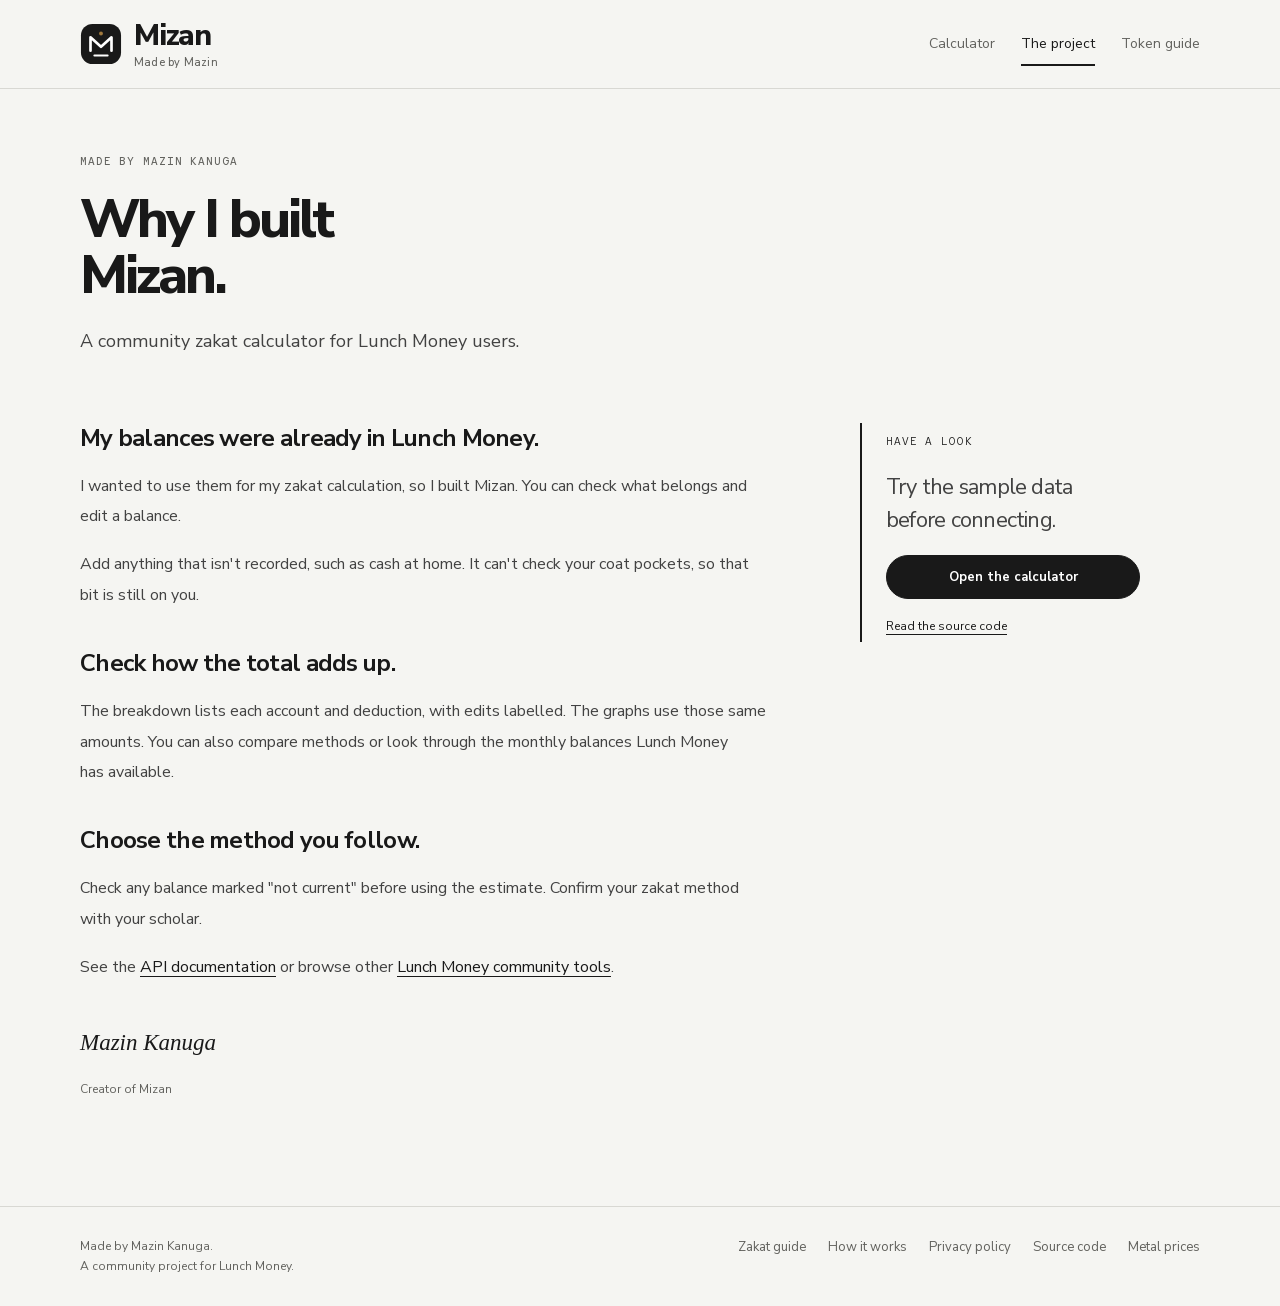
==== about.html @ b8c7dfac "Sign in to YNAB with OAuth, add a privacy policy and tidy the deploy Replace the YNAB token paste wi" ====
<!doctype html>
<html lang="en">
<head>
<meta charset="utf-8">
<meta name="viewport" content="width=device-width, initial-scale=1">
<!-- This guide loads only local styles and fonts. -->
<meta http-equiv="Content-Security-Policy" content="default-src 'none'; style-src 'self' 'unsafe-inline'; font-src 'self'; img-src data:; base-uri 'none'; form-action 'none'">
<meta name="referrer" content="no-referrer">
<meta name="author" content="Mazin Kanuga">
<meta name="description" content="Mizan is a community project by Mazin Kanuga. Use your Lunch Money balances to work out your zakat and check how the total adds up.">
<meta name="color-scheme" content="light dark">
<meta name="theme-color" content="#f5f5f2" media="(prefers-color-scheme: light)">
<meta name="theme-color" content="#17191d" media="(prefers-color-scheme: dark)">
<link rel="icon" href="data:image/svg+xml,%3Csvg%20xmlns%3D%22http%3A%2F%2Fwww.w3.org%2F2000%2Fsvg%22%20viewBox%3D%220%200%2044%2044%22%3E%3Crect%20x%3D%221%22%20y%3D%221%22%20width%3D%2242%22%20height%3D%2242%22%20rx%3D%2212%22%20fill%3D%22%23191919%22%2F%3E%3Cpath%20d%3D%22M11%2029V15L22%2025L33%2015V29M15%2034H29%22%20fill%3D%22none%22%20stroke%3D%22%23fff%22%20stroke-width%3D%222.8%22%20stroke-linecap%3D%22round%22%20stroke-linejoin%3D%22round%22%2F%3E%3Ccircle%20cx%3D%2222%22%20cy%3D%2211%22%20r%3D%222%22%20fill%3D%22%23e9c879%22%2F%3E%3C%2Fsvg%3E">
<title>Why I built Mizan | Zakat from Lunch Money balances</title>
<link rel="stylesheet" href="styles.css">
</head>
<body>
<a class="skip-link" href="#main">Skip to content</a>
<header class="top"><div class="wrap top-inner">
  <a class="brand" href="./" aria-label="Mizan home">
    <svg class="brand-mark" viewBox="0 0 44 44" aria-hidden="true" focusable="false" fill="none"><rect x="1" y="1" width="42" height="42" rx="12" fill="currentColor"/><path d="M11 29V15L22 25L33 15V29" stroke="var(--on-deep)" stroke-width="2.8" stroke-linecap="round" stroke-linejoin="round"/><path d="M15 34H29" stroke="var(--on-deep)" stroke-width="2" stroke-linecap="round"/><circle cx="22" cy="11" r="2" fill="var(--accent)"/></svg>
    <span class="brand-name">Mizan<span class="brand-sub">Made by Mazin</span></span>
  </a>
  <nav class="nav" aria-label="Main"><a href="index.html">Calculator</a><a href="about.html" aria-current="page">The project</a><a href="token-guide.html">Token guide</a></nav>
</div></header><main id="main" class="wrap"><div class="page-head project-head"><p class="eyebrow">Made by Mazin Kanuga</p><h1>Why I built<br>Mizan.</h1><p class="lead">A community zakat calculator for Lunch Money users.</p></div>
<div class="project-layout"><article class="project-story">
<h2>My balances were already in Lunch Money.</h2>
<p>I wanted to use them for my zakat calculation, so I built Mizan. You can check what belongs and edit a balance.</p>
<p>Add anything that isn't recorded, such as cash at home. It can't check your coat pockets, so that bit is still on you.</p>
<h2>Check how the total adds up.</h2>
<p>The breakdown lists each account and deduction, with edits labelled. The graphs use those same amounts. You can also compare methods or look through the monthly balances Lunch Money has available.</p>
<h2>Choose the method you follow.</h2>
<p>Check any balance marked &quot;not current&quot; before using the estimate. Confirm your zakat method with your scholar.</p>
<p>See the <a href="https://lunchmoney.dev/introduction" rel="noreferrer">API documentation</a> or browse other <a href="https://lunchmoney.app/developers" rel="noreferrer">Lunch Money community tools</a>.</p>
<p class="project-signature">Mazin Kanuga<br><span>Creator of Mizan</span></p>
</article><aside class="project-note"><span class="project-note-label">Have a look</span><p>Try the sample data<br>before connecting.</p><a class="button primary" href="./">Open the calculator</a><a class="project-source" href="https://github.com/TechnoDudeX/zakat" rel="noreferrer">Read the source code</a></aside></div></main><footer class="foot"><div class="wrap foot-inner">
  <div><p>Made by Mazin Kanuga.</p><p>A community project for <a href="https://lunchmoney.app" rel="noreferrer">Lunch Money</a>.</p></div>
  <nav aria-label="Footer"><a href="zakat-guide.html">Zakat guide</a><a href="how-it-works.html">How it works</a><a href="privacy.html">Privacy policy</a><a href="https://github.com/TechnoDudeX/zakat" rel="noreferrer">Source code</a><a href="https://gold-api.com" rel="noreferrer">Metal prices</a></nav>
</div></footer>
</body></html>
---- styles.css ----
@font-face {
  font-family:Mizan;
  src:url('fonts/nunito-sans.woff2') format('woff2');
  font-weight:400 800;
  font-display:swap
}

@font-face {
  font-family:'Mizan Mono';
  src:url('fonts/red-hat-mono.woff2') format('woff2');
  font-weight:400 600;
  font-display:swap
}

:root {
  color-scheme:light dark;
  --bg:#f5f5f2;
  --card:#ffffff;
  --panel:#eaeae7;
  --ink:#191919;
  --text:#424242;
  --muted:#62625e;
  --line:#d8d8d3;
  --deep:#191919;
  --hover:#424242;
  --on-deep:#ffffff;
  --accent:#a1793d;
  --warn-bg:#fbf5e7;
  --warn-ink:#795b24;
  --bad:#a33930;
  --good:#3e739c;
  --font:Mizan,'Avenir Next',system-ui,sans-serif;
  --mono:'Mizan Mono',ui-monospace,monospace
}

@media(prefers-color-scheme:dark) {
  :root {
    --bg:#17191d;
    --card:#22252a;
    --panel:#30343a;
    --ink:#f7f7f5;
    --text:#dededb;
    --muted:#bcbcb8;
    --line:#4c4e50;
    --deep:#f4f4f1;
    --hover:#d4d4d0;
    --on-deep:#1a1b1c;
    --accent:#d8c19a;
    --warn-bg:#332e20;
    --warn-ink:#e6d29f;
    --bad:#f3aaa1;
    --good:#87b9de
  }
}

* {
  box-sizing:border-box
}

html {
  scroll-padding-top:28px
}

body {
  margin:0;
  background:var(--bg);
  color:var(--text);
  font:16px/1.65 var(--font)
}

[hidden] {
  display:none!important
}

h1,h2,h3,h4 {
  color:var(--ink);
  line-height:1.25
}

h1 {
  font:800 clamp(40px,5.7vw,72px)/1.04 var(--font);
  letter-spacing:-.055em;
  margin:0 0 24px
}

h2 {
  font-size:23px;
  letter-spacing:-.02em;
  margin:0 0 14px
}

h3 {
  font-size:18px;
  margin:24px 0 10px
}

p {
  margin:0 0 18px
}

a {
  color:var(--deep);
  text-underline-offset:4px;
  text-decoration-thickness:1px
}

a:hover {
  text-decoration-thickness:2px
}

strong,b {
  color:var(--ink);
  font-weight:700
}

button,input,select {
  font:inherit
}

button,a.button {
  cursor:pointer
}

button:disabled {
  opacity:.55;
  cursor:wait
}

button,.button {
  display:inline-flex;
  align-items:center;
  justify-content:center;
  gap:8px;
  min-height:44px;
  padding:10px 20px;
  border:1px solid var(--line);
  border-radius:7px;
  background:var(--card);
  color:var(--ink);
  font-weight:700;
  line-height:1.4;
  text-decoration:none
}

button:hover,.button:hover {
  background:var(--panel)
}

button.primary,.button.primary {
  background:var(--deep);
  color:var(--on-deep);
  border-color:var(--deep)
}

button.primary:hover,.button.primary:hover {
  background:var(--hover)
}

button.link-button {
  padding:4px 0;
  background:none;
  border:0;
  min-height:36px;
  color:var(--deep);
  text-decoration:underline;
  text-underline-offset:4px
}

.small {
  font-size:14px
}

input[type=text],input[type=password],input[type=number],select {
  border:1px solid var(--line);
  background:var(--card);
  color:var(--ink);
  border-radius:6px;
  padding:10px 12px;
  min-height:44px;
  max-width:100%
}

input[type=number] {
  width:144px;
  text-align:right;
  font-family:var(--mono);
  font-size:14px
}

input[type=checkbox],input[type=radio] {
  accent-color:var(--deep);
  width:18px;
  height:18px;
  flex-shrink:0;
  cursor:pointer
}

::placeholder {
  color:var(--muted);
  opacity:1
}

:focus-visible {
  outline:2px solid var(--deep);
  outline-offset:4px
}

input:focus,select:focus {
  outline:2px solid var(--deep);
  outline-offset:2px
}

.sr {
  position:absolute;
  width:1px;
  height:1px;
  overflow:hidden;
  clip:rect(0,0,0,0);
  white-space:nowrap
}

.skip-link {
  position:absolute;
  left:20px;
  top:-100px;
  background:var(--card);
  padding:12px;
  z-index:10
}

.skip-link:focus {
  top:12px
}

.wrap {
  width:min(1120px,100% - 64px);
  margin:auto
}

.narrow {
  max-width:760px
}

.eyebrow {
  font-size:12px;
  font-weight:800;
  letter-spacing:.14em;
  text-transform:uppercase;
  color:var(--deep);
  margin-bottom:20px
}

.lead {
  font-size:19px;
  line-height:1.65;
  max-width:38em;
  color:var(--text)
}

.note,.sub {
  font-size:14px;
  color:var(--muted);
  line-height:1.6
}

.error {
  color:var(--bad);
  font-weight:700
}

.top {
  border-bottom:1px solid var(--line)
}

.top-inner {
  display:flex;
  align-items:center;
  justify-content:space-between;
  gap:24px;
  min-height:92px
}

.brand {
  display:inline-flex;
  align-items:center;
  gap:12px;
  text-decoration:none;
  color:var(--ink)
}

.brand-name {
  font:800 30px/1 var(--font);
  letter-spacing:-1px
}

.brand-sub {
  display:block;
  font-size:11px;
  color:var(--muted);
  margin-top:6px;
  letter-spacing:.02em
}

.brand svg {
  width:31px;
  height:36px;
  flex-shrink:0
}

.nav {
  display:flex;
  gap:28px;
  align-items:center;
  font-size:14px
}

.nav a {
  text-decoration:none;
  color:var(--muted);
  padding:8px 0
}

.nav a[aria-current=page] {
  color:var(--ink);
  box-shadow:0 2px var(--deep)
}

.nav a:hover {
  color:var(--deep)
}

.foot {
  border-top:1px solid var(--line);
  margin-top:80px;
  padding:30px 0
}

.foot-inner {
  display:flex;
  justify-content:space-between;
  gap:30px;
  align-items:start
}

.foot p {
  margin:0;
  font-size:12px;
  color:var(--muted)
}

.foot nav {
  display:flex;
  gap:22px;
  font-size:13px;
  flex-wrap:wrap
}

.foot a {
  color:var(--muted);
  text-decoration:none
}

.foot a:hover {
  text-decoration:underline
}

/* Connect: one task, one clear action. */
.hero {
  display:grid;
  grid-template-columns:minmax(0,1.15fr) minmax(0,1fr);
  gap:100px;
  align-items:center;
  padding:92px 0 72px
}

.hero-head h1 {
  max-width:10em
}

.hero-head .lead {
  max-width:28em
}

.journey {
  display:flex;
  list-style:none;
  padding:0;
  gap:24px;
  font-size:13px;
  color:var(--muted);
  margin:32px 0 0
}

.journey li {
  display:flex;
  align-items:center;
  gap:9px
}

.journey span {
  font:12px var(--mono);
  color:var(--deep);
  border-bottom:1px solid var(--line);
  padding-bottom:2px
}

.connect-card {
  border:1px solid var(--line);
  border-radius:12px;
  background:var(--card);
  padding:34px
}

.connect-card h2 {
  font-size:23px;
  margin-bottom:8px
}

.connect-card>p {
  font-size:14px
}

.connect-card label {
  display:block;
  font-size:14px;
  font-weight:700;
  color:var(--ink);
  margin:26px 0 8px
}

#token {
  width:100%
}

.connect-card .primary {
  width:100%;
  margin-top:12px
}

.connect-help {
  font-size:13px!important;
  margin:12px 0 24px
}

.connect-help a {
  font-weight:700
}

.sample-action {
  margin-top:24px;
  border-top:1px solid var(--line);
  padding-top:20px;
  text-align:center
}

.sample-action p {
  font-size:13px;
  color:var(--muted);
  margin:0
}

.sample-action button {
  padding:6px 0;
  border:0;
  background:none;
  color:var(--deep);
  font-size:14px
}

.token-notice {
  font-size:12px!important;
  color:var(--muted);
  margin:20px 0 0
}

#status {
  font-size:14px;
  margin:12px 0 0
}

#status:empty {
  display:none
}

.quiet-intro {
  display:flex;
  justify-content:space-between;
  gap:32px;
  align-items:center;
  border-top:1px solid var(--line);
  padding:30px 0 0
}

.quiet-intro p {
  margin:0;
  font-size:14px;
  max-width:42em
}

.quiet-intro a {
  flex-shrink:0;
  font-size:14px
}

/* Connected calculator: review first, estimate second. */
.app {
  padding-top:28px
}

.connected {
  display:flex;
  align-items:center;
  gap:20px;
  justify-content:space-between;
  padding-bottom:20px;
  font-size:13px;
  color:var(--muted)
}

#restart {
  font-size:13px;
  padding:6px 12px;
  min-height:34px
}

.progress {
  display:flex;
  align-items:center;
  gap:12px;
  margin:0 0 44px;
  border-bottom:1px solid var(--line);
  padding-bottom:16px;
  font-size:13px
}

.progress span,.progress button {
  font-size:13px;
  padding:6px 12px;
  min-height:34px;
  border:0;
  background:none;
  color:var(--muted)
}

.progress span:first-child {
  padding-left:0
}

.progress button[aria-current=step] {
  color:var(--ink);
  background:var(--panel)
}

.progress .divider {
  padding:0;
  color:var(--line)
}

.view-head {
  margin-bottom:34px;
  max-width:700px
}

.view-head h1 {
  font-size:42px;
  margin-bottom:12px
}

.view-head p {
  margin:0
}

.review-layout {
  display:grid;
  grid-template-columns:minmax(0,1fr) 250px;
  gap:64px;
  align-items:start
}

.review-main {
  min-width:0
}

.review-aside {
  position:sticky;
  top:28px;
  padding-top:8px
}

.review-aside h2 {
  font-size:15px
}

.review-aside ol {
  padding-left:18px;
  font-size:14px;
  color:var(--muted)
}

.review-aside li {
  margin-bottom:12px
}

.review-aside .primary {
  width:100%;
  margin-top:12px
}

.section {
  padding:0 0 28px
}

.section h2 {
  font-size:20px
}

.warn {
  padding:14px 18px;
  background:var(--warn-bg);
  color:var(--warn-ink);
  border-left:3px solid var(--accent);
  font-size:14px;
  margin-bottom:22px;
  border-radius:0 6px 6px 0
}

.warn a {
  color:inherit
}

.review-warnings .warn {
  margin:0 0 16px
}

.disclosure {
  border-top:1px solid var(--line);
  padding:20px 0
}

.disclosure:last-child {
  border-bottom:1px solid var(--line)
}

summary {
  cursor:pointer;
  color:var(--ink);
  list-style:none;
  display:flex;
  align-items:center;
  justify-content:space-between;
  gap:20px;
  font-size:16px;
  font-weight:700
}

summary::-webkit-details-marker {
  display:none
}

summary::after {
  content:'+';
  font:400 23px/1 var(--font);
  color:var(--muted);
  flex-shrink:0
}

details[open]>summary::after {
  content:'−'
}

summary .note {
  display:block;
  font-size:13px;
  font-weight:400;
  margin-top:3px
}

details[open]>summary {
  margin-bottom:22px
}

.fields {
  display:grid;
  gap:16px
}

.field {
  display:flex;
  gap:24px;
  align-items:center;
  justify-content:space-between
}

.field label {
  font-size:14px;
  color:var(--text);
  min-width:0
}

.field input,.field select {
  flex-shrink:0
}

.two-columns {
  display:grid;
  grid-template-columns:1fr 1fr;
  gap:28px
}

.fields .note {
  margin:0
}

.inline-note {
  font-size:13px;
  color:var(--muted);
  margin:20px 0 0
}

.view-actions {
  display:flex;
  justify-content:space-between;
  gap:20px;
  margin-top:32px
}

.view-actions .primary {
  min-width:180px
}

.mobile-next {
  display:none
}

.estimate-layout {
  display:grid;
  grid-template-columns:minmax(0,1fr) 350px;
  gap:64px;
  align-items:start
}

.estimate-main {
  min-width:0
}

.result {
  background:var(--panel);
  padding:30px;
  border-radius:12px;
  position:sticky;
  top:28px
}

.due-label {
  font-size:13px;
  font-weight:700;
  margin:0 0 14px
}

.due {
  font:600 clamp(34px,3.8vw,48px)/1.1 var(--mono);
  color:var(--ink);
  letter-spacing:-.03em;
  overflow-wrap:anywhere;
  margin-bottom:16px
}

.due.incomplete {
  font-size:34px
}

.due-hint {
  font-size:12px;
  color:var(--muted);
  margin:0 0 24px
}

.lines {
  font-size:13px
}

.lines p {
  margin:0 0 14px
}

.lines p:nth-child(3) {
  padding-top:14px;
  border-top:1px solid var(--line)
}

.lines p:last-child {
  margin:0
}

.estimate-choice {
  margin-bottom:0;
  padding-bottom:28px
}

fieldset {
  margin:0;
  padding:0;
  border:0;
  min-width:0
}

legend {
  font-size:16px;
  font-weight:700;
  color:var(--ink);
  padding:0;
  margin-bottom:8px
}

.choice-options {
  display:flex;
  gap:12px;
  margin-top:18px
}

.opt {
  display:flex;
  align-items:center;
  gap:9px;
  padding:10px 18px;
  border:1px solid var(--line);
  border-radius:7px;
  cursor:pointer;
  font-size:14px;
  background:var(--card)
}

.opt:has(input:checked) {
  border-color:var(--deep);
  background:var(--panel)
}

.stacked-options {
  display:grid;
  gap:9px;
  margin:18px 0
}

.stacked-options .opt {
  padding:8px 14px
}

.mortgage-fields {
  margin-top:24px
}

.price-info {
  margin:20px 0 0
}

.scroll {
  overflow-x:auto;
  max-width:100%;
  margin:16px 0
}

.scroll:focus-visible {
  outline-offset:2px
}

table {
  border-collapse:collapse;
  width:100%;
  font-size:14px;
  font-variant-numeric:tabular-nums
}

th,td {
  text-align:left;
  padding:14px 8px;
  border-bottom:1px solid var(--line);
  vertical-align:top
}

th {
  font-size:11px;
  font-weight:700;
  color:var(--muted);
  text-transform:uppercase;
  letter-spacing:.06em;
  white-space:nowrap
}

th:first-child,td:first-child {
  padding-left:0
}

th:last-child,td:last-child {
  padding-right:0
}

tbody tr:last-child td {
  border-bottom:0
}

td.num,th.num,td.n {
  text-align:right
}

td.num,td.n {
  font-family:var(--mono);
  font-size:13px;
  white-space:nowrap
}

.list input[type=number] {
  width:124px;
  min-height:38px;
  padding:7px 9px
}

.list td:first-child {
  width:32px
}

.list td:first-child input {
  margin:0
}

.include-target {
  display:flex;
  align-items:center;
  justify-content:center;
  width:44px;
  min-height:44px;
  cursor:pointer
}

.name {
  color:var(--ink);
  font-weight:600
}

td .note {
  font-size:12px;
  line-height:1.5;
  margin-top:4px
}

.badge {
  color:var(--warn-ink);
  font-size:11px;
  background:var(--warn-bg);
  border-radius:3px;
  padding:2px 5px;
  display:inline-block
}

tr.off .name {
  color:var(--muted);
  text-decoration:line-through
}

tr.off input[type=number] {
  opacity:.6
}

tr.selected td {
  background:var(--panel)
}

#methodRows td {
  min-width:95px
}

#methodRows td:nth-child(2) {
  min-width:130px
}

.barcell {
  width:25%;
  vertical-align:middle
}

.bar {
  height:6px;
  min-width:3px;
  border-radius:3px;
  background:var(--good)
}

.bar.below {
  background:var(--accent)
}

.legend {
  display:flex;
  flex-wrap:wrap;
  gap:18px;
  font-size:12px;
  color:var(--muted)
}

.legend span {
  display:flex;
  align-items:center;
  gap:6px
}

.legend i {
  width:16px;
  height:6px;
  border-radius:3px;
  background:var(--good)
}

.legend i.below {
  background:var(--accent)
}

#hawlSummary {
  font-size:14px
}

#metalValue:empty,#mortgageInfo:empty {
  display:none
}

.reset-row {
  padding-top:28px;
  margin-top:30px;
  border-top:1px solid var(--line)
}

/* Guides share a calm reading layout and reveal detail by topic. */
.page-head {
  padding:64px 0 48px;
  max-width:760px
}

.page-head h1 {
  font-size:clamp(36px,4.5vw,54px);
  max-width:13em
}

.page-head .lead {
  font-size:18px
}

.page-head .note {
  margin:24px 0 0
}

.layout {
  display:grid;
  grid-template-columns:200px minmax(0,1fr);
  gap:72px;
  align-items:start
}

.toc {
  position:sticky;
  top:28px;
  font-size:13px
}

.toc p {
  font-size:11px;
  letter-spacing:.12em;
  text-transform:uppercase;
  color:var(--muted);
  font-weight:700;
  margin-bottom:16px
}

.toc ul {
  list-style:none;
  padding:0;
  margin:0
}

.toc li {
  margin-bottom:10px
}

.toc a {
  color:var(--muted);
  text-decoration:none
}

.toc a:hover {
  color:var(--deep)
}

.doc {
  min-width:0
}

.doc h2 {
  font-size:23px
}

.doc h3 {
  font-size:16px
}

.doc p,.doc li {
  font-size:15px;
  line-height:1.8
}

.doc ul,.doc ol {
  padding-left:22px
}

.doc li {
  margin-bottom:8px
}

.quick-start {
  padding:0 0 32px
}

.article-group {
  margin:32px 0 46px
}

.article-group>h2 {
  font-size:13px;
  letter-spacing:.08em;
  text-transform:uppercase;
  color:var(--muted);
  font-weight:700;
  margin-bottom:18px
}

.article-topic {
  padding:22px 0;
  border-top:1px solid var(--line);
  scroll-margin-top:30px
}

.article-topic:last-child {
  border-bottom:1px solid var(--line)
}

.article-topic>summary {
  font-size:18px;
  font-weight:600
}

.article-topic>summary h3 {
  font-size:18px;
  margin:0;
  font-weight:600
}

.topic-content>p:first-child {
  margin-top:0
}

.callout {
  padding:18px 22px;
  background:var(--panel);
  border-radius:6px;
  margin:22px 0
}

.callout p {
  margin:0
}

.checks {
  padding-left:20px
}

.checks li {
  padding:0;
  margin-bottom:12px
}

.formula {
  font:12px/1.9 var(--mono);
  overflow-x:auto;
  white-space:pre;
  background:var(--panel);
  padding:22px;
  border-radius:7px;
  margin:22px 0
}

code {
  font:.88em var(--mono);
  overflow-wrap:anywhere
}

.tag {
  font-size:11px;
  color:var(--muted)
}

.flow {
  display:flex;
  flex-direction:column;
  gap:16px;
  margin:24px 0
}

.stack {
  display:flex;
  gap:16px
}

.node {
  flex:1;
  border:1px solid var(--line);
  padding:18px;
  border-radius:7px;
  min-width:0
}

.node h3 {
  margin:0 0 8px
}

.node .host {
  font:11px var(--mono);
  overflow-wrap:anywhere
}

.node p {
  font-size:13px;
  margin:0
}

.node.center {
  background:var(--panel)
}

.node.no {
  border-style:dashed
}

.arrow {
  display:none
}

.flow-caption {
  color:var(--muted);
  font-size:12px!important
}

.doc table {
  font-size:13px
}

.doc td {
  line-height:1.75
}

.doc .n {
  white-space:nowrap
}

.doc section,.doc details {
  scroll-margin-top:30px
}

.token-layout {
  display:grid;
  grid-template-columns:minmax(0,700px) 260px;
  gap:90px;
  align-items:start
}

.token-steps {
  list-style:none;
  padding:0;
  margin:0;
  counter-reset:token-step
}

.token-steps>li {
  position:relative;
  padding:0 0 38px 58px;
  border-bottom:1px solid var(--line);
  margin-bottom:32px;
  counter-increment:token-step
}

.token-steps>li::before {
  content:counter(token-step);
  position:absolute;
  left:0;
  top:1px;
  border:1px solid var(--line);
  border-radius:50%;
  width:32px;
  height:32px;
  display:grid;
  place-items:center;
  font:13px var(--mono);
  color:var(--deep)
}

.token-steps h2 {
  font-size:21px;
  margin:0 0 12px
}

.token-steps p {
  font-size:15px
}

.token-steps .button {
  font-size:14px
}

.ui-example {
  background:var(--panel);
  padding:16px 20px;
  border-radius:6px;
  margin:18px 0;
  font-size:13px;
  color:var(--ink)
}

.ui-example span {
  color:var(--muted);
  padding:0 10px
}

.token-aside {
  position:sticky;
  top:28px;
  border-left:1px solid var(--line);
  padding-left:24px
}

.token-aside h2 {
  font-size:17px
}

.token-aside p {
  font-size:14px
}

.token-aside .button {
  width:100%;
  font-size:14px
}

.token-trouble {
  margin:36px 0 0
}

.source-note {
  font-size:12px!important;
  color:var(--muted)
}

@media(max-width:1000px) {
  .hero {
    gap:50px;
    padding-top:64px
  }
  .review-layout {
    grid-template-columns:minmax(0,1fr) 220px;
    gap:32px
  }
  .estimate-layout {
    grid-template-columns:minmax(0,1fr) 310px;
    gap:32px
  }
  .layout {
    gap:40px;
    grid-template-columns:170px minmax(0,1fr)
  }
  .token-layout {
    gap:42px;
    grid-template-columns:minmax(0,1fr) 230px
  }
  .two-columns {
    grid-template-columns:1fr;
    gap:20px
  }
}

@media(max-width:760px) {
  .wrap {
    width:calc(100% - 40px)
  }
  .top-inner {
    min-height:80px;
    flex-wrap:wrap;
    gap:14px;
    padding:20px 0
  }
  .nav {
    gap:22px;
    font-size:13px
  }
  .brand-sub {
    display:none
  }
  .brand svg {
    width:26px;
    height:29px
  }
  .brand-name {
    font-size:27px
  }
  .hero {
    grid-template-columns:1fr;
    gap:34px;
    padding:52px 0 40px
  }
  .hero-head h1 {
    max-width:13em;
    font-size:44px;
    margin-bottom:20px
  }
  .hero .lead {
    font-size:17px;
    max-width:34em
  }
  .journey {
    margin-top:24px;
    gap:22px
  }
  .connect-card {
    padding:26px
  }
  .quiet-intro {
    align-items:start;
    flex-direction:column;
    gap:16px;
    padding-top:26px
  }
  .foot {
    margin-top:56px
  }
  .foot-inner {
    flex-direction:column;
    gap:18px
  }
  .foot nav {
    gap:20px
  }
  .review-layout,.estimate-layout,.layout,.token-layout {
    grid-template-columns:1fr;
    gap:32px
  }
  .review-aside,.result,.token-aside,.toc {
    position:static
  }
  .review-aside {
    border-top:1px solid var(--line);
    padding-top:24px
  }
  .review-aside ol {
    display:none
  }
  .review-aside h2 {
    display:none
  }
  .review-aside .primary {
    width:auto;
    margin:0
  }
  .view-head h1 {
    font-size:36px
  }
  .progress {
    margin-bottom:32px;
    gap:5px;
    font-size:12px
  }
  .progress button,.progress span {
    font-size:12px;
    padding:6px 9px
  }
  .connected {
    gap:14px;
    font-size:12px
  }
  .view-head {
    margin-bottom:28px
  }
  .result {
    grid-row:1;
    padding:26px
  }
  .estimate-main {
    grid-row:2
  }
  .due {
    font-size:48px
  }
  .due-hint {
    max-width:36em
  }
  .field {
    gap:16px
  }
  .field label {
    font-size:13px
  }
  .field input,.field select {
    width:124px;
    font-size:13px
  }
  .list td {
    padding:14px 5px
  }
  .list input[type=number] {
    width:102px;
    font-size:12px
  }
  .list .name {
    font-size:13px;
    overflow-wrap:anywhere
  }
  td .note {
    font-size:11px
  }
  .list th {
    font-size:10px
  }
  .list th:first-child {
    font-size:0
  }
  .list th:first-child::after {
    content:'Use';
    font-size:10px
  }
  .scroll {
    margin-top:12px
  }
  .page-head {
    padding:46px 0 30px
  }
  .page-head h1 {
    font-size:40px
  }
  .page-head .lead {
    font-size:17px
  }
  .toc {
    border-bottom:1px solid var(--line);
    padding-bottom:20px
  }
  .toc p {
    margin-bottom:10px
  }
  .toc ul {
    display:flex;
    flex-wrap:wrap;
    gap:8px 20px
  }
  .toc li {
    margin:0
  }
  .token-aside {
    padding:24px 0 0;
    border-left:0;
    border-top:1px solid var(--line)
  }
  .token-aside .button {
    width:auto
  }
  .token-steps>li {
    padding-left:45px
  }
  .stack {
    flex-direction:column
  }
  .doc table {
    min-width:430px
  }
  .doc .scroll {
    border:1px solid var(--line);
    border-radius:6px;
    padding:0 12px
  }
  .formula {
    font-size:11px;
    padding:16px
  }
  .choice-options {
    flex-wrap:wrap
  }
  .opt {
    flex:1;
    justify-content:center
  }
  .stacked-options .opt {
    justify-content:start
  }
  .view-actions {
    margin-top:24px
  }
}

@media(max-width:380px) {
  .wrap {
    width:calc(100% - 32px)
  }
  .nav {
    gap:17px;
    font-size:12px
  }
  .hero-head h1 {
    font-size:38px
  }
  .connect-card {
    padding:22px
  }
  .journey {
    gap:18px;
    font-size:12px
  }
  .progress {
    gap:2px
  }
  .progress span,.progress button {
    padding-left:6px;
    padding-right:6px
  }
  .connected #sub {
    max-width:190px
  }
  .barcell {
    display:none
  }
  .view-head h1 {
    font-size:33px
  }
}

@media(prefers-reduced-motion:reduce) {
  html {
    scroll-behavior:auto
  }
}

.estimate-summary {
  font-size:14px;
  margin:0 0 20px;
  color:var(--ink)
}

.result-breakdown {
  border-top:1px solid var(--line);
  padding-top:18px
}

.result-breakdown>summary {
  font-size:13px;
  font-weight:600
}

.result-breakdown>summary::after {
  font-size:18px
}

/* Mizan: a personal calculation notebook, with the source of every number visible. */
:root {
  --chart-blue:#427ca9;
  --chart-teal:#45877c;
  --chart-debt:#bd634b;
  --chart-fill:rgba(66,124,169,.09);
  --card-shadow:0 8px 32px rgba(37,45,58,.035);
}
@media(prefers-color-scheme:dark) {
  :root {
    --chart-blue:#87b9de;
    --chart-teal:#8ac2b5;
    --chart-debt:#f09c81;
    --chart-fill:rgba(135,185,222,.08);
    --card-shadow:0 8px 32px rgba(0,0,0,.08);
  }
}
.brand { gap:12px; }
.brand .brand-mark { width:42px; height:42px; color:var(--deep); }
.brand-name { letter-spacing:-1.4px; }
.brand-sub { font-family:var(--font); font-size:10px; font-weight:500; letter-spacing:.02em; }
.top-inner { min-height:96px; }
.nav { gap:26px; }
.nav a { transition:color .18s ease,box-shadow .18s ease; }
.eyebrow { color:var(--muted); font:500 11px/1.6 var(--mono); letter-spacing:.08em; }
.hero { gap:78px; padding:74px 0 62px; }
.hero-head h1 { max-width:9em; }
.hero-accent { color:var(--deep); }
.hero-head .lead { font-size:17px; line-height:1.8; max-width:31em; }
.personal-link { margin:22px 0 0; font-size:13px; }
.personal-link a { text-decoration:none; border-bottom:1px solid var(--line); padding-bottom:5px; }
.personal-link span { padding-left:7px; }
.journey { margin-top:30px; gap:22px; font-size:12px; }
.journey span { color:var(--deep); }
.connect-card { border-radius:14px; padding:32px; box-shadow:var(--card-shadow); border-top:3px solid var(--deep); }
.connect-card h2 { font-size:22px; font-weight:800; letter-spacing:-.035em; }
button,.button { transition:background .18s ease,border-color .18s ease,transform .18s ease; }
button.primary:hover,.button.primary:hover { transform:translateY(-2px); }
button.primary:active,.button.primary:active { transform:translateY(0); }
.quiet-intro { align-items:start; }
.quiet-intro p { max-width:45em; font-size:13px; }
.progress { font-family:var(--font); }
.progress button[aria-current=step] { box-shadow:inset 0 -2px var(--deep); border-radius:5px; }
.view-head h1 { font-weight:800; letter-spacing:-.04em; }
.source-summary { color:var(--muted); font:11px/1.6 var(--mono); margin-bottom:18px; }
.source-state { display:inline-block; margin-right:6px; color:var(--chart-blue); font-weight:600; }
.source-state.adjusted { color:var(--deep); }
.source-tag { display:inline-block; font:11px/1.5 var(--font); padding:3px 6px; background:var(--panel); color:var(--muted); border-radius:3px; white-space:nowrap; }
.source-tag.local { color:var(--deep); }
.source-tag.imported { color:var(--chart-blue); }
.result { border:1px solid var(--line); border-top:3px solid var(--deep); background:var(--card); box-shadow:var(--card-shadow); padding:28px; border-radius:12px; }
.due { letter-spacing:-.06em; color:var(--ink); margin:18px 0; }
.result-method { font:11px/1.5 var(--mono); color:var(--deep); margin:0 0 12px; }
.due-hint { margin-bottom:18px; }
.estimate-summary { font-size:13px; }
.estimate-layout { gap:42px; grid-template-columns:minmax(0,1fr) 340px; }
.estimate-layout>.result { grid-column:2; grid-row:1; }
.estimate-main { grid-column:1; grid-row:1; }
.calculation-card { margin-bottom:22px; padding:26px; border:1px solid var(--line); background:var(--card); border-radius:12px; box-shadow:var(--card-shadow); }
.chart-heading { display:flex; align-items:start; justify-content:space-between; gap:20px; margin-bottom:12px; }
.chart-heading .eyebrow { margin-bottom:8px; font-size:10px; }
.chart-heading h2 { font-size:21px; letter-spacing:-.035em; margin:0; }
.chart-unit { font:10px/1.7 var(--mono); color:var(--muted); padding-top:2px; flex-shrink:0; }
.calculation-card>.note { font-size:13px; margin-bottom:6px; }
.waterfall-chart { min-width:0; }
.waterfall-chart svg { width:100%; height:auto; display:block; overflow:visible; }
.chart-grid { stroke:var(--line); stroke-width:1; }
.chart-zero { stroke:var(--muted); stroke-width:1; stroke-dasharray:4 5; opacity:.5; }
.chart-connector { fill:none; stroke:var(--muted); stroke-width:1.4; stroke-dasharray:4 5; opacity:.5; }
.waterfall-bar.accounts { fill:var(--chart-blue); }
.waterfall-bar.additions { fill:var(--chart-teal); }
.waterfall-bar.deductions { fill:var(--chart-debt); }
.waterfall-bar.net { fill:var(--ink); }
.waterfall-bar { transform-box:fill-box; transform-origin:50% 100%; animation:bar-arrive .55s cubic-bezier(.2,.7,.3,1) both; }
.waterfall-bar:nth-of-type(2) { animation-delay:.06s; }
.calculation-steps { display:grid; grid-template-columns:repeat(4,minmax(0,1fr)); gap:12px; margin:0 0 26px; }
.calculation-steps div { min-width:0; border-top:2px solid var(--chart-blue); padding-top:10px; }
.calculation-steps .additions { border-color:var(--chart-teal); }
.calculation-steps .deductions { border-color:var(--chart-debt); }
.calculation-steps .net { border-color:var(--ink); }
.calculation-steps dt { font-size:11px; color:var(--muted); margin-bottom:6px; }
.calculation-steps dd { font:500 12px/1.6 var(--mono); color:var(--ink); margin:0; overflow-wrap:anywhere; }
.ledger-detail { padding-top:18px; border-top:1px solid var(--line); }
.ledger-detail summary { font-size:13px; font-weight:600; }
.ledger-detail summary::after { font-size:18px; }
.ledger-detail table { font-size:12px; }
#calculationItems td:nth-child(2) { font-size:11px; }
.chart-empty { color:var(--muted); font-size:14px; padding:30px 0; }
.method-content { padding:8px 0; }
.method-content .estimate-choice { padding-bottom:20px; }
.method-content .disclosure { border-bottom:0; }
.method-chart { display:grid; gap:10px; margin:12px 0 24px; }
.method-bar { display:block; width:100%; text-align:left; padding:12px 14px; background:var(--card); border:1px solid var(--line); border-radius:7px; }
.method-bar:hover { background:var(--panel); }
.method-bar[aria-pressed=true] { border-color:var(--deep); }
.method-bar-heading { display:flex; justify-content:space-between; align-items:baseline; gap:12px; margin-bottom:9px; font-size:12px; }
.method-bar-value { font:500 12px/1.5 var(--mono); color:var(--ink); }
.method-bar-label { font-weight:600; color:var(--text); }
.method-bar-track { display:block; height:6px; border-radius:3px; background:var(--panel); overflow:hidden; }
.method-bar-fill { display:block; width:var(--bar-size); height:100%; background:var(--chart-blue); border-radius:3px; transform-origin:left; animation:method-arrive .45s ease both; }
.method-bar[aria-pressed=true] .method-bar-fill { background:var(--deep); }
.method-bar-zero { font-size:10px; color:var(--muted); font-weight:400; }
.history-panel { padding:30px; border:1px solid var(--line); border-radius:12px; margin-top:42px; background:var(--card); box-shadow:var(--card-shadow); }
.history-panel>.note { font-size:12px; max-width:70em; }
.history-readout { display:flex; justify-content:space-between; align-items:end; gap:24px; margin:26px 0 12px; min-height:62px; }
.history-date { display:block; font-size:12px; color:var(--muted); margin-bottom:6px; }
.history-readout strong { font:500 26px/1.25 var(--mono); letter-spacing:-.04em; }
.history-state { color:var(--muted); font-size:12px; text-align:right; max-width:280px; }
.history-state.partial { color:var(--warn-ink); }
.history-chart svg { width:100%; height:auto; display:block; overflow:visible; }
.chart-threshold { stroke:var(--deep); stroke-width:1.5; stroke-dasharray:6 6; opacity:.8; }
.chart-trend { fill:none; stroke:var(--chart-blue); stroke-width:3; stroke-linecap:round; stroke-linejoin:round; stroke-dasharray:1; stroke-dashoffset:0; animation:draw-history .9s ease both; }
.chart-area { fill:var(--chart-fill); }
.chart-point { fill:var(--chart-blue); stroke:var(--chart-blue); stroke-width:2; }
.chart-point.partial { fill:var(--card); stroke:var(--muted); stroke-dasharray:2 2; }
.chart-point.selected { fill:var(--deep); stroke:var(--deep); stroke-width:3; }
.chart-point.selected.partial { fill:var(--card); }
.chart-selection { stroke:var(--muted); stroke-width:1; stroke-dasharray:3 6; opacity:.7; }
.history-ticks { display:flex; justify-content:space-between; margin:8px 0 2px; font:10px/1.5 var(--mono); color:var(--muted); }
#historyCursor { width:100%; min-height:44px; accent-color:var(--deep); cursor:ew-resize; margin:0; }
.chart-help { font-size:11px; color:var(--muted); margin:0 0 20px; }
.chart-legend { display:flex; flex-wrap:wrap; gap:10px 24px; margin-bottom:22px; font-size:11px; color:var(--muted); }
.chart-legend span { display:inline-flex; align-items:center; gap:7px; }
.chart-legend i { width:8px; height:8px; display:inline-block; border-radius:50%; background:var(--chart-blue); }
.chart-legend .partial-dot { background:transparent; border:1px dashed var(--muted); }
.chart-legend .threshold-line { width:18px; height:0; border-radius:0; background:transparent; border-top:1px dashed var(--deep); }
.project-head { max-width:800px; }
.project-layout { display:grid; grid-template-columns:minmax(0,690px) 280px; gap:90px; align-items:start; }
.project-story h2 { margin:38px 0 18px; font-size:24px; letter-spacing:-.03em; }
.project-story h2:first-child { margin-top:0; }
.project-story p { font-size:16px; line-height:1.9; }
.project-note { border-left:2px solid var(--deep); padding:4px 0 4px 24px; position:sticky; top:32px; }
.project-note-label { font:11px var(--mono); text-transform:uppercase; color:var(--deep); letter-spacing:.08em; }
.project-note p { font-size:22px; line-height:1.5; margin:18px 0; letter-spacing:-.035em; }
.project-note ol { padding-left:18px; font-size:13px; color:var(--muted); margin-bottom:26px; }
.project-note li { margin-bottom:12px; }
.project-note .primary { font-size:13px; width:100%; }
.project-source { display:inline-block; margin-top:18px; font-size:12px; }
.project-story .project-signature { font-size:23px; font-style:italic; font-family:Georgia,serif; margin-top:38px; color:var(--ink); }
.project-signature span { font:12px var(--font); color:var(--muted); }
.hero-head { animation:page-arrive .6s ease both; }
.connect-card { animation:page-arrive .65s .08s ease both; }
.journey li { animation:page-arrive .5s .18s ease both; }
.journey li:nth-child(2) { animation-delay:.26s; }
.journey li:nth-child(3) { animation-delay:.34s; }
.page-head { animation:page-arrive .55s ease both; }
.flow-view:not([hidden]) .view-head { animation:page-arrive .4s ease both; }
.flow-view:not([hidden]) .result { animation:page-arrive .5s .06s ease both; }
.article-topic[open]>.topic-content { animation:page-arrive .25s ease both; }
@keyframes page-arrive { from { opacity:0; transform:translateY(12px); } to { opacity:1; transform:translateY(0); } }
@keyframes draw-history { from { stroke-dashoffset:1; } to { stroke-dashoffset:0; } }
@keyframes method-arrive { from { opacity:.4; transform:scaleX(0); } to { opacity:1; transform:scaleX(1); } }
@keyframes bar-arrive { from { opacity:.4; transform:scaleY(.06); } to { opacity:1; transform:scaleY(1); } }
@media(max-width:1000px) {
  .hero { gap:42px; }
  .estimate-layout { grid-template-columns:minmax(0,1fr) 300px; gap:26px; }
  .calculation-card { padding:22px; }
  .calculation-steps { gap:8px; }
  .calculation-steps dd { font-size:11px; }
  .project-layout { grid-template-columns:minmax(0,1fr) 240px; gap:42px; }
}
@media(max-width:760px) {
  .brand .brand-mark { width:36px; height:36px; }
  .brand-sub { display:block; font-size:9px; }
  .top-inner { min-height:92px; }
  .hero { padding:44px 0 38px; gap:34px; }
  .hero-head h1 { font-size:44px; letter-spacing:-.055em; }
  .hero-head .lead { font-size:16px; }
  .journey { gap:17px; font-size:11px; }
  .connect-card { padding:25px; }
  .view-head h1 { font-size:35px; }
  .estimate-layout { grid-template-columns:1fr; gap:24px; }
  .estimate-layout>.result { grid-column:1; grid-row:1; }
  .estimate-main { grid-column:1; grid-row:2; }
  .result { padding:25px; }
  .calculation-card { padding:22px 18px; margin-top:8px; }
  .chart-heading h2 { font-size:20px; }
  .chart-heading { gap:12px; }
  .chart-unit { font-size:9px; }
  .calculation-steps { gap:10px; }
  .calculation-steps dt { font-size:10px; }
  .calculation-steps dd { font-size:10px; }
  .history-panel { padding:23px 19px; margin-top:28px; }
  .history-panel .chart-unit { display:none; }
  .history-readout { align-items:start; gap:16px; }
  .history-readout strong { font-size:23px; }
  .history-state { max-width:140px; font-size:11px; padding-top:4px; }
  .history-chart { margin-top:18px; }
  .chart-legend { gap:9px 16px; font-size:10px; }
  .method-bar-heading { font-size:11px; gap:8px; }
  .method-bar-value { font-size:11px; }
  .project-layout { grid-template-columns:1fr; gap:38px; }
  .project-note { position:static; }
  .project-story p { font-size:15px; }
}
@media(max-width:380px) {
  .hero-head h1 { font-size:43px; }
  .nav { gap:19px; }
  .brand-sub { font-size:8px; }
  .calculation-card { padding:20px 14px; }
  .calculation-steps { grid-template-columns:1fr 1fr; gap:14px; }
  .calculation-steps dd { font-size:12px; }
  .history-readout { flex-direction:column; gap:8px; }
  .history-state { text-align:left; max-width:none; }
}
@media(prefers-reduced-motion:reduce) {
  *,*::before,*::after { animation:none!important; transition:none!important; scroll-behavior:auto!important; }
}

/* Keep financial details legible at the sizes people use to review them. */
.brand-sub { font-size:11px; }
.calculation-steps dt, .chart-help, .chart-legend, #calculationItems td:nth-child(2),
.method-bar-zero { font-size:13px; }
.calculation-steps dd, .method-bar-heading, .method-bar-value { font-size:14px; }
.history-ticks { font-size:12px; }
.list th { font-size:12px; }

@media(max-width:760px) {
  .brand-sub { font-size:11px; }
  .list th, .list th:first-child::after { font-size:12px; }
  .list th:first-child { font-size:0; }
  .list input[type=number], .field input, .field select { font-size:16px; }
  .calculation-steps { grid-template-columns:repeat(2,minmax(0,1fr)); gap:16px; }
  .calculation-steps dt, .chart-legend, .chart-help { font-size:13px; }
  .calculation-steps dd, .method-bar-heading, .method-bar-value { font-size:14px; }
  .chart-unit { font-size:12px; }
}

/* The estimate reads in order: result, calculation, then method choices. */
#estimateView .view-head { margin-bottom:24px; }
.estimate-layout { display:block; }
.estimate-layout>.result {
  position:static;
  display:grid;
  grid-template-columns:minmax(0,1fr) minmax(220px,320px);
  gap:32px 56px;
  align-items:end;
  padding:clamp(28px,4vw,48px);
  margin-bottom:48px;
  background:var(--panel);
  border:0;
  border-top:3px solid var(--deep);
  box-shadow:none;
}
.result-primary,.result-context { min-width:0; }
.result .due-label { font-size:15px; margin:0; }
.result .due { font-size:clamp(42px,6vw,72px); line-height:1.1; letter-spacing:-.04em; margin:16px 0; }
.result .due.incomplete { font-size:clamp(32px,4vw,48px); }
.result .estimate-summary { font-size:15px; margin:0; }
.result .result-method { font:700 14px/1.5 var(--font); color:var(--deep); }
.result .due-hint { font-size:14px; line-height:1.6; margin-bottom:18px; }
.result-breakdown summary { font-size:14px; }
.estimate-main { max-width:850px; margin:0 auto; }
.estimate-main .calculation-card {
  padding:0 0 32px;
  margin:0 0 12px;
  border:0;
  border-radius:0;
  background:transparent;
  box-shadow:none;
}
.estimate-main .chart-heading h2 { font-size:clamp(24px,3vw,32px); }
.estimate-main .calculation-card>.note { font-size:15px; }
.estimate-main #methodSettings>summary,
.estimate-main #comparison>summary { font-size:20px; }
.estimate-main #methodSettings { padding:28px 0; }
.estimate-main .method-content { padding-top:8px; }

@media(max-width:760px) {
  .estimate-layout>.result { grid-template-columns:1fr; gap:24px; padding:26px; margin-bottom:36px; }
  .result-context { border-top:1px solid var(--line); padding-top:20px; }
  .estimate-main .calculation-card { padding-bottom:26px; }
  .estimate-main #methodSettings>summary,
  .estimate-main #comparison>summary { font-size:18px; }
}

/* Mizan's ledger: a calm surface for decisions and their evidence. */
:root {
  --chart-blue:#356f62;
  --chart-teal:#6a8d70;
  --chart-debt:#a47538;
  --chart-fill:rgba(53,111,98,.1);
  --card-shadow:0 12px 36px rgba(23,47,41,.05);
}
@media(prefers-color-scheme:dark) {
  :root {
    --chart-blue:#a6d5b9;
    --chart-teal:#bbd6a8;
    --chart-debt:#e3c580;
    --chart-fill:rgba(166,213,185,.1);
  }
}
::selection { background:var(--deep); color:var(--on-deep); }
input,select { caret-color:var(--deep); }
h1,h2,h3 { text-wrap:balance; }
p { text-wrap:pretty; }
.top { background:var(--card); }
.top-inner { min-height:88px; }
.brand .brand-mark { color:var(--deep); }
.brand-name { letter-spacing:-.04em; }
.nav a[aria-current=page] { box-shadow:0 2px var(--deep); }
.hero { grid-template-columns:minmax(0,1.1fr) minmax(310px,.8fr); align-items:start; gap:clamp(40px,7vw,100px); padding:clamp(52px,7vw,96px) 0 64px; }
.hero-head h1 { max-width:13ch; font-family:Georgia,serif; font-weight:400; font-size:clamp(43px,5vw,68px); line-height:1.06; letter-spacing:-.04em; }
.hero-accent { color:var(--deep); }
.hero-head .lead { max-width:34em; font-size:18px; line-height:1.7; }
.sample-ledger { margin-top:38px; border-top:2px solid var(--deep); }
.sample-ledger-head,.sample-ledger-row { display:flex; justify-content:space-between; align-items:baseline; gap:16px; }
.sample-ledger-head { padding:18px 0; }
.sample-ledger-head strong { font-size:16px; }
.sample-ledger-head span { color:var(--muted); font-size:12px; text-align:right; }
.sample-ledger-row { padding:11px 0; border-top:1px solid var(--line); font-size:14px; }
.sample-ledger-row strong { font:500 14px/1.5 var(--mono); white-space:nowrap; }
.sample-ledger-total { color:var(--ink); font-weight:800; border-top:1px solid var(--ink); }
.sample-ledger-total strong { font-size:17px; font-weight:600; }
.sample-ledger .sample-action { display:flex; justify-content:space-between; align-items:center; gap:12px; border-top:1px solid var(--line); margin:0; padding:12px 0 0; text-align:left; }
.sample-ledger .sample-action p { font-size:13px; }
.sample-ledger .sample-action button { flex-shrink:0; min-height:44px; font-size:14px; }
.connect-card { border:1px solid var(--line); border-top:4px solid var(--deep); border-radius:8px; padding:clamp(24px,3vw,36px); background:var(--card); box-shadow:var(--card-shadow); }
.connect-card h2 { font-size:24px; letter-spacing:-.03em; }
.connect-card .community-note { margin:24px 0 0; padding-top:20px; border-top:1px solid var(--line); font-size:13px; color:var(--muted); }
.quiet-intro { padding-top:24px; }
.quiet-intro p { font-size:14px; }
.result,.history-panel,.calculation-card { border-radius:8px; }
.estimate-layout>.result { background:var(--panel); }
.result .due { color:var(--deep); }
.warn { border-left:1px solid var(--accent); }
.hero-head,.connect-card,.journey li,.page-head,.flow-view:not([hidden]) .view-head,.flow-view:not([hidden]) .result,.article-topic[open]>.topic-content { animation:none; }
@media(max-width:760px) {
  .hero { grid-template-columns:1fr; gap:38px; padding:48px 0; }
  .hero-head h1 { font-size:clamp(40px,10vw,56px); }
  .hero-head .lead { font-size:16px; }
  .sample-ledger { margin-top:30px; }
  .sample-ledger .sample-action { align-items:flex-start; flex-direction:column; gap:0; }
  .connect-card { padding:26px; }
}

/* A working calculation leads the experience, with connection available on demand. */
.calculator-page .opening { padding:clamp(48px,6vw,88px) 0 18px; }
.opening-intro { display:grid; grid-template-columns:minmax(0,1.35fr) minmax(220px,.65fr); align-items:end; gap:40px; margin-bottom:44px; }
.opening-intro h1 { max-width:none; margin:0; font:400 clamp(48px,6vw,84px)/1.02 Georgia,serif; letter-spacing:-.04em; }
.opening-intro h1 em { color:var(--deep); font-weight:400; }
.opening-explanation { max-width:330px; padding-bottom:4px; }
.opening-explanation p { color:var(--text); font-size:16px; line-height:1.7; margin-bottom:16px; }
.opening-explanation a { font-size:14px; font-weight:700; }
.workspace { display:grid; grid-template-columns:minmax(0,1fr) minmax(280px,.48fr); background:#ede8d8; color:#193b31; }
.workspace-main { padding:clamp(28px,4vw,52px); min-width:0; }
.workspace-heading { display:flex; justify-content:space-between; align-items:baseline; gap:16px; padding-bottom:24px; border-bottom:1px solid #aab8a6; }
.workspace-heading h2 { margin:0; color:#193b31; font-size:18px; letter-spacing:0; }
.workspace-heading span { color:#4c6659; font-size:12px; text-align:right; }
.workspace-equation { padding:12px 0; }
.equation-line { display:flex; justify-content:space-between; align-items:baseline; gap:12px; padding:15px 0; color:#415d4e; border-bottom:1px solid #c5cec0; }
.equation-line strong { color:#193b31; font:500 clamp(20px,2.4vw,30px)/1.2 var(--mono); letter-spacing:-.04em; white-space:nowrap; }
.equation-line strong span { font-size:.6em; }
.equation-total { border:0; color:#193b31; font-weight:800; padding-top:24px; }
.equation-total small { display:block; font-size:13px; line-height:1.5; color:#4c6659; font-weight:400; margin-top:5px; }
.equation-total strong { font-size:clamp(28px,3.8vw,48px); }
.workspace-note { max-width:46ch; color:#4c6659; font-size:13px; line-height:1.6; margin:8px 0 0; }
.workspace-action { background:#1c4b3d; color:#eaf0e2; padding:clamp(28px,3.5vw,48px); display:flex; flex-direction:column; justify-content:space-between; gap:32px; }
.workspace-mark { width:92px; height:92px; color:#b7d2af; }
.workspace-mark svg { width:100%; height:100%; stroke:currentColor; stroke-width:1.2; }
.workspace-action h2 { color:#fffdf5; font:400 clamp(28px,3vw,38px)/1.1 Georgia,serif; letter-spacing:-.03em; margin:0 0 14px; }
.workspace-action p { color:#d2e3d4; font-size:15px; line-height:1.65; max-width:30ch; margin-bottom:24px; }
.workspace-action button.primary { width:100%; min-height:52px; background:#e9d9ac; border-color:#e9d9ac; color:#193b31; }
.workspace-action button.primary:hover { background:#f6e9c7; border-color:#f6e9c7; }
.workspace-action button:focus-visible { outline-color:#fffdf5; }
.connect-entry { border-top:1px solid var(--line); border-bottom:1px solid var(--line); margin-top:24px; padding:8px 0; }
.connect-entry>summary { min-height:68px; font-size:18px; }
.connect-entry>summary small { display:block; color:var(--muted); font-size:13px; font-weight:400; margin-top:3px; }
.connect-entry[open]>summary { margin-bottom:0; }
.connect-content { display:grid; grid-template-columns:1fr 1fr; gap:clamp(30px,6vw,80px); padding:28px 0 36px; }
.connect-content h2 { font-size:22px; }
.connect-content p { max-width:45ch; color:var(--text); font-size:14px; }
.connect-form label { display:block; color:var(--ink); font-weight:700; font-size:14px; margin-bottom:8px; }
.connect-form #token,.connect-form #connectBtn { width:100%; }
.connect-form #connectBtn { margin-top:12px; }
.connect-form p { margin:12px 0 0; font-size:13px; }
.connect-form #connectStatus.error { color:var(--bad); }
.connect-form #connectStatus:empty { display:none; }
.independent-note { font-size:13px; color:var(--muted); margin:20px 0 0; }
.calculator-page .foot { margin-top:64px; }
@media(max-width:760px) {
  .calculator-page .opening { padding-top:42px; }
  .opening-intro { grid-template-columns:1fr; gap:22px; margin-bottom:30px; }
  .opening-intro h1 { font-size:clamp(45px,11vw,64px); }
  .opening-explanation { max-width:45ch; }
  .workspace { grid-template-columns:1fr; }
  .workspace-main,.workspace-action { padding:26px; }
  .workspace-action { flex-direction:row-reverse; align-items:flex-start; gap:20px; }
  .workspace-action>div:last-child { flex:1; min-width:0; }
  .workspace-mark { width:58px; height:58px; flex:0 0 58px; }
  .workspace-action h2 { font-size:28px; }
  .connect-content { grid-template-columns:1fr; gap:20px; }
}
@media(max-width:380px) {
  .workspace-main,.workspace-action { padding:20px; }
  .workspace-heading { align-items:start; flex-direction:column; gap:4px; }
  .equation-line { font-size:13px; }
  .equation-line strong { font-size:19px; }
  .equation-total strong { font-size:25px; }
}

.calculator-page .app { padding-top:36px; }
.calculator-page .progress { gap:0; border:1px solid var(--line); padding:0; margin-bottom:48px; }
.calculator-page .progress span:first-child,.calculator-page .progress button { padding:14px 18px; min-height:52px; }
.calculator-page .progress button[aria-current=step] { color:var(--on-deep); background:var(--deep); border-radius:0; box-shadow:none; }
.calculator-page .progress .divider { display:none; }
.calculator-page .view-head h1 { font:400 clamp(38px,4vw,54px)/1.1 Georgia,serif; letter-spacing:-.04em; }
.calculator-page .review-layout { grid-template-columns:minmax(220px,.36fr) minmax(0,1fr); gap:clamp(32px,6vw,80px); }
.calculator-page .review-main { grid-column:2; grid-row:1; }
.calculator-page .review-aside { grid-column:1; grid-row:1; position:sticky; padding:28px; background:var(--panel); border:0; }
.calculator-page .review-aside h2 { font-size:19px; }
.calculator-page .review-aside ol { color:var(--text); }
.calculator-page .review-aside .primary { margin-top:16px; }
.calculator-page .list th { color:var(--text); }
.calculator-page .estimate-layout>.result { border:0; border-radius:0; background:#1c4b3d; color:#eaf0e2; }
.calculator-page .result .due-label,.calculator-page .result .due,.calculator-page .result .estimate-summary { color:#fffdf5; }
.calculator-page .result .result-method,.calculator-page .result .due-hint { color:#d2e3d4; }
.calculator-page .result-breakdown { border-color:#739584; }
.calculator-page .result-breakdown summary,.calculator-page .result-breakdown strong { color:#fffdf5; }
.calculator-page .result-breakdown summary::after { color:#d2e3d4; }
.calculator-page .history-panel { border-radius:0; box-shadow:none; }
@media(max-width:760px) {
  .calculator-page .progress { flex-wrap:wrap; }
  .calculator-page .progress span:first-child,.calculator-page .progress button { flex:1 1 auto; padding:10px; }
  .calculator-page .review-layout { display:flex; flex-direction:column; gap:28px; }
  .calculator-page .review-main { width:100%; }
  .calculator-page .review-aside { position:static; width:100%; }
  .calculator-page .review-aside ol { display:block; }
  .calculator-page .result-context { border-color:#739584; }
}

/* A neutral, confident financial interface with Mizan's own content. */
:root {
  --chart-blue:#4e6c89;
  --chart-teal:#6a8379;
  --chart-debt:#a37d58;
  --chart-fill:rgba(78,108,137,.1);
  --card-shadow:0 12px 36px rgba(0,0,0,.06);
}
@media(prefers-color-scheme:dark) {
  :root { --chart-blue:#a9c5df; --chart-teal:#b1c6bd; --chart-debt:#e0bb93; --chart-fill:rgba(169,197,223,.12); }
}
.top { background:var(--bg); }
.brand .brand-mark { color:var(--deep); }
button,.button { border-radius:999px; }
input[type=text],input[type=password],input[type=number],select { border-radius:10px; }
.calculator-page .opening { padding-top:clamp(52px,7vw,100px); }
.opening-intro { display:block; text-align:center; max-width:780px; margin:0 auto clamp(38px,5vw,68px); }
.opening-intro h1 { font:800 clamp(50px,6.8vw,88px)/1.02 var(--font); letter-spacing:-.04em; }
.opening-explanation { max-width:520px; margin:22px auto 0; padding:0; }
.opening-explanation p { font-size:18px; line-height:1.55; }
.workspace { background:#ededeb; color:#191919; border-radius:24px; overflow:hidden; }
.workspace-main { padding:clamp(28px,4vw,52px); }
.workspace-heading { border-color:#c9c9c5; }
.workspace-heading h2 { color:#191919; }
.workspace-heading span,.workspace-note { color:#555652; }
.equation-line { color:#50514e; border-color:#d1d1ce; }
.equation-line strong { color:#191919; font-family:var(--font); font-weight:700; letter-spacing:-.03em; }
.equation-total { color:#191919; }
.equation-total small { color:#555652; }
.workspace-action { background:#1b1d20; color:#f6f6f3; justify-content:flex-end; }
.workspace-action h2 { color:#fff; font:800 clamp(28px,3vw,38px)/1.1 var(--font); letter-spacing:-.03em; }
.workspace-action p { color:#dededb; }
.workspace-action button.primary { background:#fff; border-color:#fff; color:#191919; }
.workspace-action button.primary:hover { background:#dededb; border-color:#dededb; }
.connect-entry { margin-top:28px; }
.calculator-page .view-head h1 { font:800 clamp(38px,4vw,54px)/1.1 var(--font); letter-spacing:-.04em; }
.calculator-page .review-aside { border-radius:20px; }
.calculator-page .estimate-layout>.result { background:#1b1d20; color:#f6f6f3; border-radius:24px; }
.calculator-page .result .due-label,.calculator-page .result .due,.calculator-page .result .estimate-summary,.calculator-page .result-breakdown summary,.calculator-page .result-breakdown strong { color:#fff; }
.calculator-page .result .result-method,.calculator-page .result .due-hint,.calculator-page .result-breakdown summary::after { color:#dededb; }
.calculator-page .result-breakdown,.calculator-page .result-context { border-color:#626366; }
.calculator-page .result :focus-visible { outline-color:#fff; }
.calculator-page .history-panel { border-radius:20px; }
@media(max-width:760px) {
  .opening-intro { text-align:left; }
  .opening-intro h1 { font-size:clamp(45px,11vw,64px); }
  .opening-explanation { margin:18px 0 0; }
  .opening-explanation p { font-size:16px; }
  .workspace { border-radius:18px; }
  .workspace-action { display:block; }
  .workspace-action h2 { font-size:28px; }
}

.equation-line>span { min-width:0; }
.equation-line>span small { display:block; max-width:38ch; color:#555652; font-size:12px; font-weight:400; line-height:1.5; margin-top:5px; }
.price-preview { display:flex; justify-content:space-between; align-items:center; gap:20px; margin-top:28px; padding:20px 0; border-top:1px solid var(--line); border-bottom:1px solid var(--line); }
.price-preview strong,.price-preview span { display:block; }
.price-preview strong { font-size:15px; }
.price-preview span { font-size:13px; color:var(--muted); }
.price-preview p { margin:0; font-size:14px; text-align:right; color:var(--text); }
.price-preview p small { display:block; color:var(--muted); font-size:12px; }
.why-mizan { display:grid; grid-template-columns:minmax(0,1fr) minmax(0,1fr); gap:clamp(36px,7vw,96px); padding:clamp(56px,8vw,100px) 0 48px; border-bottom:1px solid var(--line); }
.why-mizan h2 { font-size:clamp(30px,3.6vw,46px); line-height:1.1; letter-spacing:-.04em; max-width:13ch; }
.why-mizan p { font-size:16px; line-height:1.75; }
.why-mizan a { font-weight:700; }
@media(max-width:760px) {
  .price-preview { align-items:start; flex-direction:column; gap:10px; }
  .price-preview p { text-align:left; }
  .why-mizan { grid-template-columns:1fr; gap:16px; padding:48px 0; }
}

/* ---------------------------------------------------------------------------
   Home page: a marketing page in bands. The hero scrolls normally (nothing sticks).
   --------------------------------------------------------------------------- */
.home { padding-bottom:24px; }
.hero { display:grid; grid-template-columns:minmax(0,.9fr) minmax(0,1.1fr); gap:clamp(36px,5vw,72px); align-items:center; padding:clamp(48px,7vw,96px) 0 clamp(56px,7vw,96px); }
.kicker { display:inline-flex; align-items:center; gap:10px; margin:0 0 22px; padding:6px 14px 6px 10px; border:1px solid var(--line); border-radius:999px; background:var(--card); color:var(--text); font-size:13px; font-weight:700; }
.kicker-dot { width:8px; height:8px; border-radius:50%; background:var(--accent); box-shadow:0 0 0 4px color-mix(in srgb,var(--accent) 22%,transparent); }
.hero-copy h1 { font:800 clamp(50px,6.4vw,84px)/1.02 var(--font); letter-spacing:-.045em; margin:0 0 22px; }
.hero-lead { font-size:clamp(17px,1.6vw,19px); line-height:1.6; max-width:34ch; margin:0 0 30px; }
.hero-actions { display:flex; flex-wrap:wrap; gap:12px; align-items:center; }
.hero-actions .button,.hero-actions button { min-height:52px; padding:12px 26px; font-size:16px; text-decoration:none; }
.hero-status { min-height:0; margin:12px 0 0; font-size:14px; color:var(--muted); }
.hero-status:empty { margin:0; }
.hero-status.error { color:var(--bad); }
.trust-list { display:flex; flex-wrap:wrap; gap:8px 20px; list-style:none; margin:28px 0 0; padding:0; color:var(--muted); font-size:13px; }
.trust-list li { display:flex; align-items:center; gap:7px; }
.trust-list li::before { content:""; width:14px; height:14px; border-radius:50%; background:var(--panel) url("data:image/svg+xml,%3Csvg xmlns='http://www.w3.org/2000/svg' viewBox='0 0 14 14'%3E%3Cpath d='M4 7.2l2 2 4-4.4' fill='none' stroke='%23a1793d' stroke-width='1.8' stroke-linecap='round' stroke-linejoin='round'/%3E%3C/svg%3E") center/14px no-repeat; }
.hero .workspace { grid-template-columns:1fr; box-shadow:0 30px 80px -40px rgba(0,0,0,.35); transform:rotate(.6deg); }

.home-band { padding:clamp(64px,9vw,120px) 0; border-top:1px solid var(--line); }
.band-head { max-width:640px; margin-bottom:clamp(36px,5vw,56px); }
.band-kicker { margin:0 0 12px; color:var(--accent); font-size:13px; font-weight:800; letter-spacing:.08em; text-transform:uppercase; }
.band-head h2 { font:800 clamp(34px,4.4vw,56px)/1.06 var(--font); letter-spacing:-.04em; margin:0 0 18px; }
.band-head p { font-size:17px; line-height:1.7; margin:0; }
.band-foot { max-width:60ch; margin:40px 0 0; font-size:16px; }
.band-actions { margin-top:44px; }
.band-actions .button { min-height:52px; padding:12px 26px; text-decoration:none; }
.band-link { margin:28px 0 0; }
.band-link a { font-weight:800; }

/* Accounts flowing into one total */
.flow-illo { display:grid; grid-template-columns:minmax(0,1fr) 120px minmax(0,.8fr); align-items:center; padding:clamp(24px,4vw,48px); background:var(--panel); border-radius:28px; }
.account-tiles { list-style:none; margin:0; padding:0; display:grid; gap:12px; }
.account-tiles li { display:grid; grid-template-columns:44px minmax(0,1fr) auto; align-items:center; gap:14px; min-height:68px; padding:10px 18px 10px 12px; background:var(--card); border-radius:16px; box-shadow:0 1px 0 var(--line); }
.tile-icon { display:grid; place-items:center; width:44px; height:44px; border-radius:12px; background:var(--bg); color:var(--ink); }
.tile-icon svg { width:24px; height:24px; fill:none; stroke:currentColor; stroke-width:1.7; stroke-linecap:round; stroke-linejoin:round; }
.tile-name { color:var(--ink); font-weight:800; line-height:1.3; }
.tile-name small { display:block; color:var(--muted); font-size:12px; font-weight:400; }
.account-tiles strong { font:600 16px var(--mono); white-space:nowrap; }
.tile-debt .tile-icon { color:var(--accent); }
.tile-debt strong { color:var(--muted); }
.flow-lines { width:100%; height:calc(100% - 40px); }
.flow-lines path { fill:none; stroke:var(--muted); stroke-width:1.5; stroke-dasharray:3 5; vector-effect:non-scaling-stroke; opacity:.7; }
.flow-result { display:flex; flex-direction:column; align-items:flex-start; gap:6px; padding:clamp(24px,3vw,36px); background:#1b1d20; color:#dededb; border-radius:22px; }
.result-mark { width:56px; height:56px; margin-bottom:10px; color:#e9c879; }
.result-mark svg { width:100%; height:100%; fill:none; stroke:currentColor; stroke-width:2; stroke-linecap:round; stroke-linejoin:round; }
.flow-result-label { font-size:13px; }
.flow-result strong { color:#fff; font:800 clamp(34px,3.6vw,46px)/1.05 var(--font); letter-spacing:-.04em; }
.flow-result-zakat { margin-top:10px; padding-top:12px; border-top:1px solid #45474b; font-size:14px; width:100%; }
.flow-result-zakat b { color:#e9c879; font-family:var(--mono); margin-left:4px; }

/* Three steps */
.step-cards { list-style:none; margin:0; padding:0; display:grid; grid-template-columns:repeat(3,minmax(0,1fr)); gap:20px; }
.step-cards li { display:flex; flex-direction:column; padding:20px 20px 28px; background:var(--card); border:1px solid var(--line); border-radius:24px; }
.step-cards h3 { font-size:21px; letter-spacing:-.02em; margin:6px 0 10px; }
.step-cards p { font-size:15px; line-height:1.65; margin:0; }
.step-num { margin-top:26px; color:var(--accent); font:600 13px var(--mono); }
.step-illo { display:flex; flex-direction:column; justify-content:center; gap:10px; height:190px; padding:22px; background:var(--panel); border-radius:16px; color:#191919; }
.mini-label { color:var(--muted); font-size:12px; font-weight:700; }
.mini-field { padding:10px 12px; background:var(--card); border:1px solid var(--line); border-radius:10px; color:var(--ink); font:600 14px var(--mono); letter-spacing:.1em; }
.mini-button { align-self:flex-start; padding:8px 18px; border-radius:999px; background:var(--deep); color:var(--on-deep); font-size:13px; font-weight:800; }
.illo-review { gap:6px; }
.mini-row { display:flex; align-items:center; gap:10px; padding:7px 10px; background:var(--card); border-radius:9px; color:var(--ink); font-size:13px; font-weight:700; }
.mini-row b { margin-left:auto; font:600 12px var(--mono); }
.mini-row.off { color:var(--muted); text-decoration:line-through; text-decoration-color:var(--line); }
.mini-check { width:15px; height:15px; flex:0 0 15px; border:1.5px solid var(--line); border-radius:4px; }
.mini-check.on { background:var(--deep) url("data:image/svg+xml,%3Csvg xmlns='http://www.w3.org/2000/svg' viewBox='0 0 14 14'%3E%3Cpath d='M3.5 7.2l2.3 2.3 4.7-5' fill='none' stroke='%23fff' stroke-width='2' stroke-linecap='round' stroke-linejoin='round'/%3E%3C/svg%3E") center/12px no-repeat; border-color:var(--deep); }
.illo-estimate { background:#1b1d20; }
.illo-estimate .mini-label { color:#bcbcb8; }
.mini-due { color:#fff; font:800 40px/1 var(--font); letter-spacing:-.04em; }
.mini-due small { font-size:.55em; }
.mini-bars { display:flex; align-items:flex-end; gap:8px; height:56px; margin-top:6px; }
.mini-bars i { flex:1; border-radius:4px 4px 0 0; background:#4e6c89; }
.mini-bars i.neg { background:#a37d58; }
.mini-bars i.tot { background:#e9c879; }

/* Why zakat */
.why-band { border-top:0; padding:0; }
.why-inner { padding:clamp(48px,7vw,96px) clamp(24px,6vw,80px); background:#1b1d20; color:#cfcfcb; border-radius:32px; position:relative; overflow:hidden; }
.why-inner::before { content:""; position:absolute; inset:auto -10% -40% auto; width:520px; height:520px; border-radius:50%; background:radial-gradient(circle,rgba(233,200,121,.14),transparent 65%); pointer-events:none; }
.why-inner .band-head h2 { color:#fff; }
.why-inner .band-head p { color:#cfcfcb; }
.why-inner .band-kicker { color:#e9c879; }
.why-inner a { color:#fff; }
.why-inner :focus-visible { outline-color:#fff; }
.ayah { position:relative; margin:0 0 clamp(40px,5vw,64px); padding:clamp(28px,4vw,44px) 0; border-top:1px solid #3a3c40; border-bottom:1px solid #3a3c40; }
.ayah-ar { margin:0 0 18px; color:#e9c879; font:400 clamp(28px,3.6vw,44px)/1.7 "Geeza Pro","Noto Naskh Arabic","Amiri","Traditional Arabic",serif; text-align:right; }
.ayah blockquote { margin:0; }
.ayah blockquote p { margin:0 0 12px; color:#fff; font:700 clamp(22px,2.6vw,32px)/1.3 var(--font); letter-spacing:-.02em; max-width:30ch; }
.ayah figcaption,.proof figcaption { font-size:13px; font-weight:700; }
.proof-grid { display:grid; grid-template-columns:repeat(3,minmax(0,1fr)); gap:16px; position:relative; }
.proof { display:flex; flex-direction:column; margin:0; padding:24px; background:#26292d; border-radius:20px; }
.proof-tag { align-self:flex-start; margin-bottom:16px; padding:4px 10px; border-radius:999px; background:#33363b; color:#e9c879; font-size:12px; font-weight:800; }
.proof blockquote { margin:0 0 16px; flex:1; }
.proof blockquote p { margin:0; color:#ececea; font-size:15px; line-height:1.65; }

/* Basics */
.basics-grid { display:grid; grid-template-columns:repeat(3,minmax(0,1fr)); gap:20px; }
.basic { padding:28px; background:var(--card); border:1px solid var(--line); border-radius:24px; }
.basic-figure { display:block; margin-bottom:22px; color:var(--ink); font:800 clamp(38px,4vw,52px)/1 var(--font); letter-spacing:-.04em; }
.basic h3 { margin:0 0 8px; font-size:17px; }
.basic p { margin:0; font-size:15px; line-height:1.65; }
.basics-band .price-preview { margin-top:28px; }

/* Privacy */
.privacy-card { display:grid; grid-template-columns:auto minmax(0,1fr); gap:clamp(20px,4vw,48px); align-items:start; padding:clamp(28px,5vw,56px); background:var(--panel); border-radius:28px; }
.privacy-mark { display:grid; place-items:center; width:84px; height:84px; border-radius:24px; background:var(--card); color:var(--ink); }
.privacy-mark svg { width:46px; height:46px; fill:none; stroke:currentColor; stroke-width:2; stroke-linecap:round; stroke-linejoin:round; }
.privacy-card h2 { font:800 clamp(28px,3vw,40px)/1.1 var(--font); letter-spacing:-.04em; margin:0 0 14px; }
.privacy-card p { max-width:60ch; font-size:16px; }
.privacy-card a { font-weight:800; }

/* Closing call to action */
.final-cta { padding:clamp(56px,8vw,104px) 0 clamp(40px,5vw,64px); text-align:center; }
.final-cta h2 { font:800 clamp(38px,5vw,64px)/1.05 var(--font); letter-spacing:-.045em; margin:0 0 14px; }
.final-cta>p { font-size:17px; margin:0 0 30px; }
.final-cta .hero-actions { justify-content:center; }
.home .independent-note { text-align:center; }

/* Step 01: the connect screen */
.connect-view { padding-top:28px; padding-bottom:64px; }
.connect-view .connected a { font-size:14px; font-weight:700; }
.calculator-page .connect-view .progress span:not(.divider) { display:flex; align-items:center; padding:14px 18px; min-height:52px; }
.calculator-page .connect-view .progress .step-now { color:var(--on-deep); background:var(--deep); }
.connect-layout { display:grid; grid-template-columns:minmax(0,1fr) 320px; gap:28px; align-items:start; }
.connect-panel { padding:clamp(24px,4vw,44px); background:var(--card); border:1px solid var(--line); border-radius:24px; }
.connect-steps { list-style:none; margin:0; padding:0; display:grid; gap:30px; }
.connect-steps>li { display:grid; grid-template-columns:36px minmax(0,1fr); gap:16px; }
.connect-steps>li>span { display:grid; place-items:center; width:36px; height:36px; border-radius:50%; background:var(--panel); color:var(--ink); font:600 14px var(--mono); }
.connect-steps strong { display:block; font-size:18px; margin:4px 0 6px; }
.connect-steps p { margin:0; font-size:15px; }
.connect-steps .connect-form { display:grid; gap:10px; margin-top:12px; }
.connect-steps .connect-form label { font-size:13px; font-weight:700; color:var(--muted); }
.connect-steps .connect-form button { justify-self:start; width:auto; min-height:50px; padding:12px 26px; }
.connect-steps #connectStatus { margin:0; font-size:14px; }
.connect-steps #connectStatus:empty { display:none; }
.connect-aside { padding:28px; background:var(--panel); border-radius:20px; }
.connect-aside h2 { font-size:18px; }
.connect-aside ul { margin:0 0 16px; padding-left:18px; font-size:14px; }
.connect-aside li { margin-bottom:6px; }
.connect-aside>a { font-size:14px; font-weight:700; }
.aside-sample { margin-top:24px; padding-top:20px; border-top:1px solid var(--line); }
.aside-sample p { margin:0 0 10px; font-size:14px; font-weight:700; color:var(--ink); }
.aside-sample button { width:100%; }

@media(max-width:1000px) {
  .hero { grid-template-columns:1fr; }
  .hero .workspace { transform:none; }
  .flow-illo { grid-template-columns:1fr; gap:0; }
  .flow-lines { display:none; }
  .flow-result { margin-top:16px; }
  .step-cards,.proof-grid,.basics-grid { grid-template-columns:1fr; }
  .step-illo { height:170px; }
  .connect-layout { grid-template-columns:1fr; }
}
@media(max-width:760px) {
  .hero { padding-top:36px; }
  .hero-copy h1 { font-size:clamp(45px,12vw,64px); }
  .hero-actions .button,.hero-actions button { flex:1 1 auto; }
  .account-tiles li { grid-template-columns:38px minmax(0,1fr) auto; gap:10px; padding:10px 14px 10px 10px; }
  .tile-icon { width:38px; height:38px; }
  .why-inner { border-radius:22px; }
  .privacy-card { grid-template-columns:1fr; }
  .privacy-mark { width:64px; height:64px; border-radius:18px; }
  .calculator-page .connect-view .progress span:not(.divider) { flex:1 1 auto; padding:10px; }
}
@media(prefers-reduced-motion:reduce) {
  .hero .workspace { transform:none; }
}
@media(prefers-color-scheme:dark) {
  .why-inner,.flow-result { box-shadow:inset 0 0 0 1px #3a3c40; }
}

/* Connect screen: which service the balances come from */
.service-choice { margin:0 0 30px; padding:0 0 26px; border:0; border-bottom:1px solid var(--line); }
.service-choice legend { padding:0; margin-bottom:12px; color:var(--ink); font-size:15px; font-weight:800; }
.service-options { display:grid; grid-template-columns:repeat(2,minmax(0,1fr)); gap:10px; max-width:420px; }
.service-opt { position:relative; display:flex; }
.service-opt input { position:absolute; opacity:0; pointer-events:none; }
.service-opt span { flex:1; display:flex; align-items:center; justify-content:center; min-height:52px; padding:10px 16px; border:1px solid var(--line); border-radius:14px; background:var(--bg); color:var(--text); font-weight:800; cursor:pointer; transition:border-color .15s,background .15s,color .15s; }
.service-opt span:hover { border-color:var(--muted); }
.service-opt input:checked+span { border-color:var(--deep); background:var(--deep); color:var(--on-deep); }
.service-opt input:focus-visible+span { outline:2px solid var(--deep); outline-offset:3px; }

/* Privacy policy */
.policy { max-width:760px; padding-bottom:64px; }
.policy section { padding:28px 0; border-top:1px solid var(--line); }
.policy h2 { font-size:22px; }
.policy ul { padding-left:20px; margin:0 0 18px; }
.policy li { margin-bottom:10px; }
.policy code { font:13px var(--mono); }
.ynab-connect { display:grid; gap:14px; justify-items:start; }
.ynab-lead { margin:0; font-size:16px; color:var(--text); }
.ynab-connect>button { min-height:52px; padding:12px 28px; }
.ynab-connect .hero-status:empty { display:none; }
.ynab-facts { justify-self:stretch; list-style:none; margin:10px 0 0; padding:18px 0 0; border-top:1px solid var(--line); display:grid; gap:8px; font-size:14px; }
.aside-links { margin:0; font-size:14px; font-weight:700; }
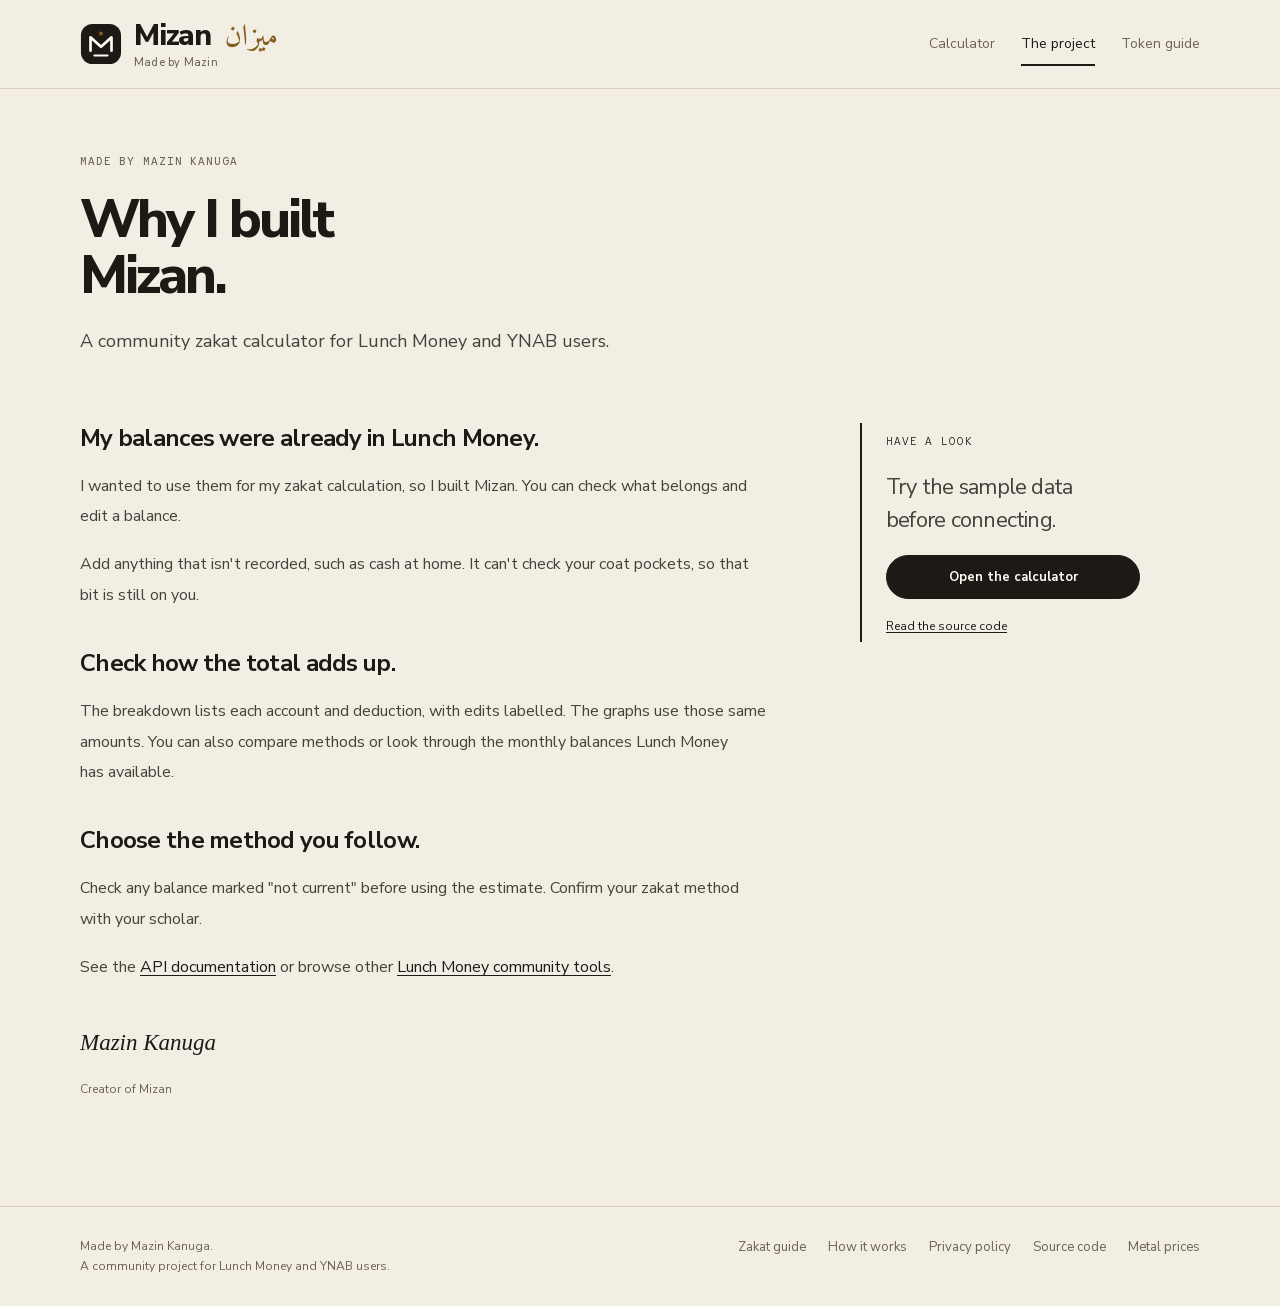
==== commit 0b896e36: "Give Mizan a warm ledger look and finish the estimate properly Replace the neutral greys with a pape" ====
--- a/about.html
+++ b/about.html
@@ -9,8 +9,8 @@
 <meta name="author" content="Mazin Kanuga">
 <meta name="description" content="Mizan is a community project by Mazin Kanuga. Use your Lunch Money balances to work out your zakat and check how the total adds up.">
 <meta name="color-scheme" content="light dark">
-<meta name="theme-color" content="#f5f5f2" media="(prefers-color-scheme: light)">
-<meta name="theme-color" content="#17191d" media="(prefers-color-scheme: dark)">
+<meta name="theme-color" content="#f3eee3" media="(prefers-color-scheme: light)">
+<meta name="theme-color" content="#191714" media="(prefers-color-scheme: dark)">
 <link rel="icon" href="data:image/svg+xml,%3Csvg%20xmlns%3D%22http%3A%2F%2Fwww.w3.org%2F2000%2Fsvg%22%20viewBox%3D%220%200%2044%2044%22%3E%3Crect%20x%3D%221%22%20y%3D%221%22%20width%3D%2242%22%20height%3D%2242%22%20rx%3D%2212%22%20fill%3D%22%23191919%22%2F%3E%3Cpath%20d%3D%22M11%2029V15L22%2025L33%2015V29M15%2034H29%22%20fill%3D%22none%22%20stroke%3D%22%23fff%22%20stroke-width%3D%222.8%22%20stroke-linecap%3D%22round%22%20stroke-linejoin%3D%22round%22%2F%3E%3Ccircle%20cx%3D%2222%22%20cy%3D%2211%22%20r%3D%222%22%20fill%3D%22%23e9c879%22%2F%3E%3C%2Fsvg%3E">
 <title>Why I built Mizan | Zakat from Lunch Money balances</title>
 <link rel="stylesheet" href="styles.css">
@@ -20,10 +20,10 @@
 <header class="top"><div class="wrap top-inner">
   <a class="brand" href="./" aria-label="Mizan home">
     <svg class="brand-mark" viewBox="0 0 44 44" aria-hidden="true" focusable="false" fill="none"><rect x="1" y="1" width="42" height="42" rx="12" fill="currentColor"/><path d="M11 29V15L22 25L33 15V29" stroke="var(--on-deep)" stroke-width="2.8" stroke-linecap="round" stroke-linejoin="round"/><path d="M15 34H29" stroke="var(--on-deep)" stroke-width="2" stroke-linecap="round"/><circle cx="22" cy="11" r="2" fill="var(--accent)"/></svg>
-    <span class="brand-name">Mizan<span class="brand-sub">Made by Mazin</span></span>
+    <span class="brand-name">Mizan <span class="brand-ar" lang="ar">ميزان</span><span class="brand-sub">Made by Mazin</span></span>
   </a>
   <nav class="nav" aria-label="Main"><a href="index.html">Calculator</a><a href="about.html" aria-current="page">The project</a><a href="token-guide.html">Token guide</a></nav>
-</div></header><main id="main" class="wrap"><div class="page-head project-head"><p class="eyebrow">Made by Mazin Kanuga</p><h1>Why I built<br>Mizan.</h1><p class="lead">A community zakat calculator for Lunch Money users.</p></div>
+</div></header><main id="main" class="wrap"><div class="page-head project-head"><p class="eyebrow">Made by Mazin Kanuga</p><h1>Why I built<br>Mizan.</h1><p class="lead">A community zakat calculator for Lunch Money and YNAB users.</p></div>
 <div class="project-layout"><article class="project-story">
 <h2>My balances were already in Lunch Money.</h2>
 <p>I wanted to use them for my zakat calculation, so I built Mizan. You can check what belongs and edit a balance.</p>
@@ -35,7 +35,7 @@
 <p>See the <a href="https://lunchmoney.dev/introduction" rel="noreferrer">API documentation</a> or browse other <a href="https://lunchmoney.app/developers" rel="noreferrer">Lunch Money community tools</a>.</p>
 <p class="project-signature">Mazin Kanuga<br><span>Creator of Mizan</span></p>
 </article><aside class="project-note"><span class="project-note-label">Have a look</span><p>Try the sample data<br>before connecting.</p><a class="button primary" href="./">Open the calculator</a><a class="project-source" href="https://github.com/TechnoDudeX/zakat" rel="noreferrer">Read the source code</a></aside></div></main><footer class="foot"><div class="wrap foot-inner">
-  <div><p>Made by Mazin Kanuga.</p><p>A community project for <a href="https://lunchmoney.app" rel="noreferrer">Lunch Money</a>.</p></div>
+  <div><p>Made by Mazin Kanuga.</p><p>A community project for <a href="https://lunchmoney.app" rel="noreferrer">Lunch Money</a> and <a href="https://www.ynab.com" rel="noreferrer">YNAB</a> users.</p></div>
   <nav aria-label="Footer"><a href="zakat-guide.html">Zakat guide</a><a href="how-it-works.html">How it works</a><a href="privacy.html">Privacy policy</a><a href="https://github.com/TechnoDudeX/zakat" rel="noreferrer">Source code</a><a href="https://gold-api.com" rel="noreferrer">Metal prices</a></nav>
 </div></footer>
 </body></html>
--- a/styles.css
+++ b/styles.css
@@ -2358,3 +2358,121 @@
 .ynab-connect .hero-status:empty { display:none; }
 .ynab-facts { justify-self:stretch; list-style:none; margin:10px 0 0; padding:18px 0 0; border-top:1px solid var(--line); display:grid; gap:8px; font-size:14px; }
 .aside-links { margin:0; font-size:14px; font-weight:700; }
+
+/* ---------------------------------------------------------------------------
+   Warm ledger: a paper ground, gold and silver as the two metals, ruled figures.
+   This block is last, so its tokens replace the neutral greys above.
+   --------------------------------------------------------------------------- */
+@font-face {
+  font-family:'Mizan Arabic';
+  src:url('fonts/arabic.woff2') format('woff2');
+  font-display:swap;
+  unicode-range:U+0600-06FF
+}
+:root {
+  --bg:#f3eee3; --card:#fffcf5; --panel:#e9e2d3; --ink:#1d1a16; --text:#46413a; --muted:#6b6456; --line:#d8cfbc;
+  --deep:#1d1a16; --hover:#46413a; --on-deep:#fffcf5; --accent:#835d1c; --warn-bg:#f8efd8; --warn-ink:#6f5215;
+  --inkwell:#1e1b17; --inkwell-2:#2a2621; --inkwell-line:#4a443b; --on-inkwell:#fbf7ee; --on-inkwell-soft:#d8d1c3;
+  --gold:#e3c178; --silver:#c5ccd3; --gold-fill:#c79a3e; --silver-fill:#aab3bc;
+  --paper:#fbf6e9; --paper-line:#dcd2bc; --paper-ink:#1d1a16; --paper-soft:#5a5448;
+}
+@media(prefers-color-scheme:dark) {
+  :root {
+    --bg:#191714; --card:#24211d; --panel:#312d27; --ink:#f8f4eb; --text:#e1dcd1; --muted:#beb7a9; --line:#4d483f;
+    --deep:#f5f0e6; --hover:#d6d0c3; --on-deep:#1c1a17; --accent:#dcc391; --warn-bg:#352e1e; --warn-ink:#ead7a6;
+    --gold-fill:#e3c178; --silver-fill:#c5ccd3;
+  }
+}
+::selection { background:color-mix(in srgb,var(--gold-fill) 38%,transparent); color:var(--ink); }
+input,textarea { caret-color:var(--accent); }
+a { text-underline-offset:.18em; }
+table,.num,.equation-line strong,.account-tiles strong { font-variant-numeric:tabular-nums; }
+
+/* Wordmark: the name in both scripts */
+.brand-ar { margin-left:.24em; color:var(--accent); font:400 1em/1 'Mizan Arabic',serif; letter-spacing:0; }
+
+/* Hero: the example is a page from a ledger */
+.hero-copy h1 { max-width:11ch; font-size:clamp(44px,5.6vw,76px); text-wrap:balance; }
+.hero-lead { max-width:42ch; }
+.band-head h2,.final-cta h2,.privacy-card h2 { text-wrap:balance; }
+.workspace,.hero .workspace { background:var(--paper); color:var(--paper-ink); border:1px solid var(--paper-line); box-shadow:0 34px 60px -40px rgba(70,50,15,.45); }
+.workspace-heading { border-bottom:2px solid var(--paper-ink); padding-bottom:18px; }
+.workspace-heading h2,.equation-total,.equation-line strong { color:var(--paper-ink); }
+.workspace-heading span,.workspace-note,.equation-total small,.equation-line>span small { color:var(--paper-soft); }
+.equation-line { color:var(--paper-ink); border-color:var(--paper-line); }
+.equation-line:nth-last-child(2) { border-bottom:0; }
+.equation-total { margin-top:4px; padding-top:20px; border-top:3px double var(--paper-ink); }
+
+/* Dark surfaces share one warm charcoal */
+.flow-result,.illo-estimate,.why-inner,.calculator-page .estimate-layout>.result { background:var(--inkwell); }
+.flow-result { color:var(--on-inkwell-soft); border-radius:20px; }
+.flow-illo { border-radius:24px; }
+.result-mark,.why-inner .proof-tag { color:var(--gold); }
+.flow-result strong { color:var(--on-inkwell); }
+.flow-result-zakat { border-color:var(--inkwell-line); }
+.flow-result-zakat b { color:var(--gold); font:800 1em var(--font); font-variant-numeric:tabular-nums; }
+.mini-bars i.tot { background:var(--gold); }
+.why-inner { color:var(--on-inkwell-soft); border-radius:24px; }
+.why-inner::before { background:radial-gradient(circle,color-mix(in srgb,var(--gold) 16%,transparent),transparent 65%); }
+.why-inner .band-head h2,.ayah blockquote p { color:var(--on-inkwell); }
+.why-inner .band-head p { color:var(--on-inkwell-soft); }
+.ayah { border-color:var(--inkwell-line); }
+.ayah-ar { color:var(--gold); font-family:'Mizan Arabic',"Geeza Pro","Noto Naskh Arabic",serif; line-height:1.9; }
+.proof-grid { gap:clamp(20px,3vw,40px); }
+.proof { padding:20px 0 0; background:none; border-top:1px solid var(--inkwell-line); border-radius:0; }
+.proof-tag { margin-bottom:12px; padding:0; background:none; font-size:13px; }
+.proof blockquote p { color:var(--on-inkwell); }
+.calculator-page .result-breakdown,.calculator-page .result-context { border-color:var(--inkwell-line); }
+@media(prefers-color-scheme:dark) {
+  .why-inner,.flow-result,.calculator-page .estimate-layout>.result { box-shadow:inset 0 0 0 1px var(--inkwell-line); }
+}
+
+/* The basics, drawn: one fortieth, the two weights to scale, twelve moons */
+.basics-ledger { display:grid; grid-template-columns:repeat(3,minmax(0,1fr)); border-top:2px solid var(--ink); border-bottom:1px solid var(--line); }
+.basics-ledger .basic { padding:30px clamp(18px,2.6vw,34px) 34px; background:none; border:0; border-left:1px solid var(--line); border-radius:0; }
+.basics-ledger .basic:first-child { padding-left:0; border-left:0; }
+.basic-art { display:block; width:208px; max-width:100%; height:128px; margin-bottom:28px; }
+.basics-ledger h3 { margin:0 0 8px; font-size:20px; letter-spacing:-.02em; }
+.basics-ledger p { margin:0; font-size:15px; line-height:1.65; }
+.basics-ledger .basic-today { margin-top:12px; color:var(--ink); font-weight:700; font-variant-numeric:tabular-nums; }
+.basic-today:empty { display:none; }
+.basic-art .cell { fill:var(--line); }
+.basic-art .cell.on,.basic-art .disc-gold { fill:var(--gold-fill); }
+.basic-art .disc-silver { fill:var(--silver-fill); }
+.basic-art { color:var(--ink); }
+.basic-art text { font:700 12px var(--font); }
+.basic-art .disc-label { fill:var(--ink); }
+.basic-art .disc-on { fill:#1d1a16; }
+
+/* The estimate: one figure, then a proper ending */
+.calculator-page .result .due { font:800 clamp(46px,6.4vw,80px)/1.02 var(--font); letter-spacing:-.04em; font-variant-numeric:tabular-nums; }
+.calculator-page .result .due.incomplete { font-size:clamp(32px,4vw,48px); }
+.method-content .reset-row { margin-top:22px; padding-top:20px; }
+.estimate-close { max-width:850px; margin-top:clamp(40px,6vw,72px); padding-top:clamp(28px,4vw,44px); border-top:3px double var(--ink); }
+.estimate-close h2 { margin:0 0 12px; font:800 clamp(28px,3vw,40px)/1.1 var(--font); letter-spacing:-.04em; }
+.estimate-close>p { max-width:58ch; margin:0; font-size:17px; }
+.close-actions { display:flex; flex-wrap:wrap; align-items:center; gap:12px 16px; margin-top:24px; }
+.close-actions button { min-height:50px; padding:12px 24px; }
+.close-actions a { margin-left:6px; font-weight:800; }
+.estimate-close #copyStatus { min-height:1.6em; margin:12px 0 0; }
+
+@media(max-width:1000px) {
+  .basics-ledger { grid-template-columns:1fr; }
+  .basics-ledger .basic,.basics-ledger .basic:first-child { padding:26px 0 28px; border-left:0; border-top:1px solid var(--line); }
+  .basic-art { width:156px; height:96px; margin-bottom:20px; }
+  .basics-ledger .basic:first-child { border-top:0; }
+}
+@media(max-width:760px) {
+  .hero-copy h1 { max-width:none; font-size:clamp(40px,11vw,56px); }
+  .close-actions button { flex:1 1 auto; }
+  .close-actions a { flex:1 0 100%; margin:4px 0 0; }
+}
+
+/* Print: the estimate and its working, without the controls */
+@media print {
+  :root { --bg:#fff; --card:#fff; --panel:#fff; --ink:#000; --text:#111; --muted:#444; --line:#bbb; }
+  .top,.foot,.skip-link,.progress,.connected,.view-actions,.close-actions,.reset-row,#copyStatus,#historyCursor,.chart-help,.warn { display:none!important; }
+  .calculator-page .estimate-layout>.result { background:#fff; color:#000; box-shadow:none; border:2px solid #000; }
+  .calculator-page .result *,.calculator-page .result .due { color:#000!important; }
+  .estimate-close { break-inside:avoid; }
+}
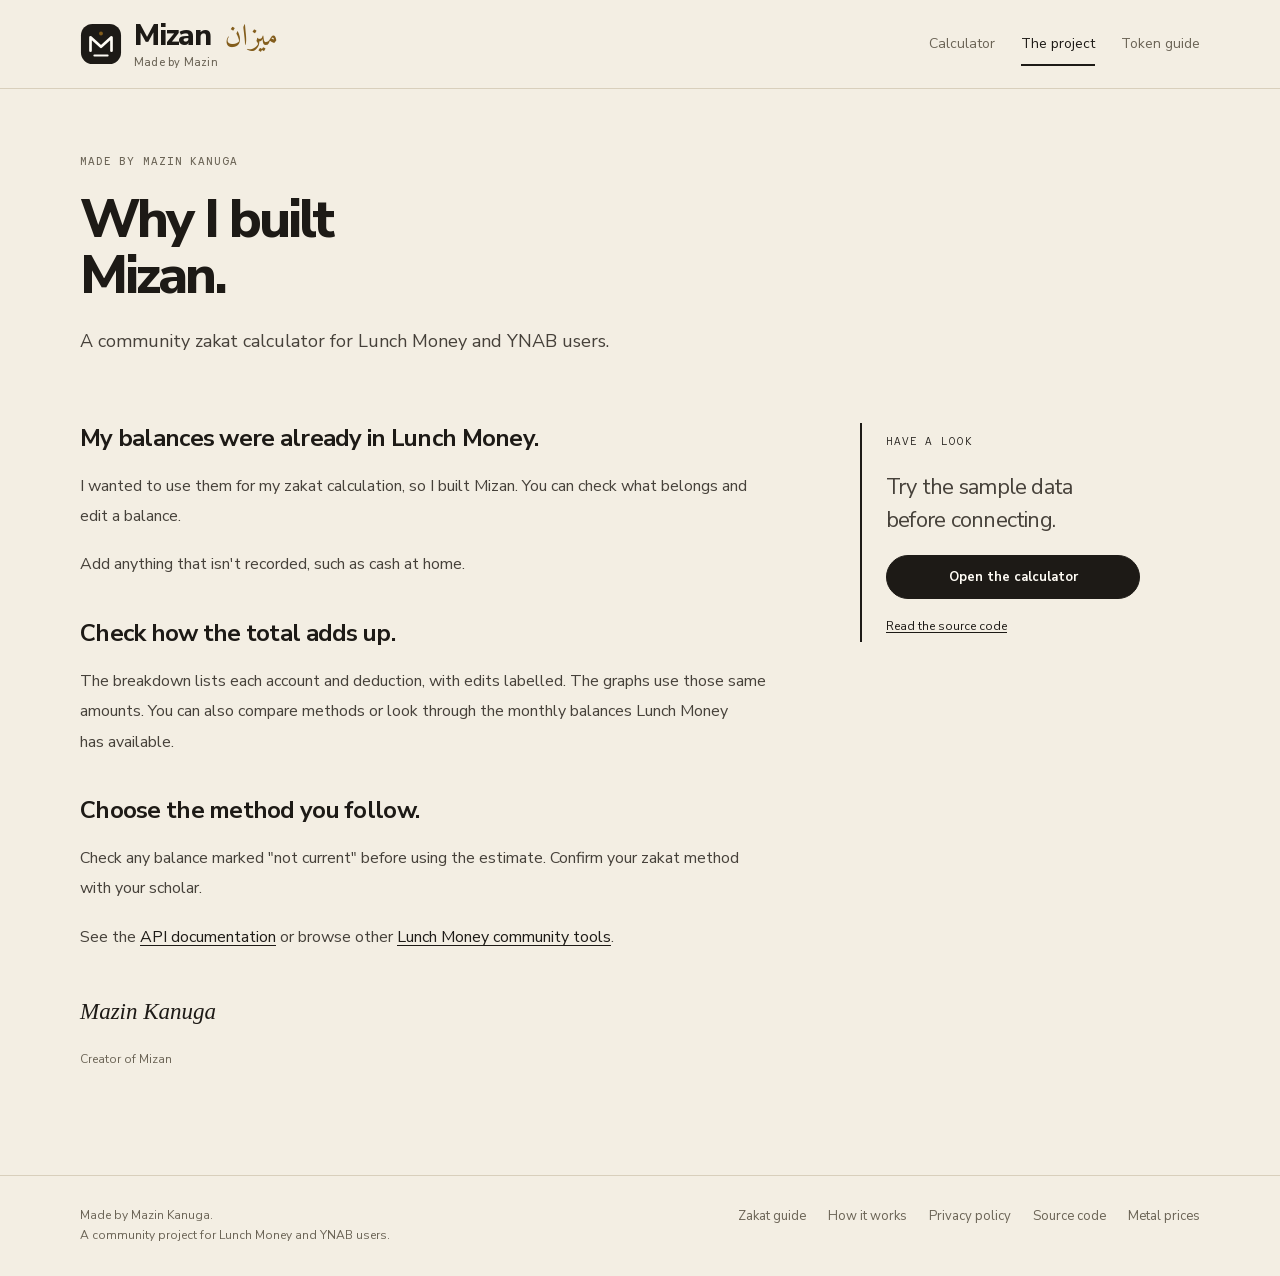
==== commit b29084ab: "Remove the coat pockets line from the home and About pages Co-Authored-By: Claude Fable 5.2 <noreply" ====
--- a/about.html
+++ b/about.html
@@ -27,7 +27,7 @@
 <div class="project-layout"><article class="project-story">
 <h2>My balances were already in Lunch Money.</h2>
 <p>I wanted to use them for my zakat calculation, so I built Mizan. You can check what belongs and edit a balance.</p>
-<p>Add anything that isn't recorded, such as cash at home. It can't check your coat pockets, so that bit is still on you.</p>
+<p>Add anything that isn't recorded, such as cash at home.</p>
 <h2>Check how the total adds up.</h2>
 <p>The breakdown lists each account and deduction, with edits labelled. The graphs use those same amounts. You can also compare methods or look through the monthly balances Lunch Money has available.</p>
 <h2>Choose the method you follow.</h2>
--- a/styles.css
+++ b/styles.css
@@ -2392,7 +2392,7 @@
 .brand-ar { margin-left:.24em; color:var(--accent); font:400 1em/1 'Mizan Arabic',serif; letter-spacing:0; }
 
 /* Hero: the example is a page from a ledger */
-.hero-copy h1 { max-width:11ch; font-size:clamp(44px,5.6vw,76px); text-wrap:balance; }
+.hero-copy h1 { max-width:13ch; font-size:clamp(44px,5.4vw,72px); text-wrap:balance; }
 .hero-lead { max-width:42ch; }
 .band-head h2,.final-cta h2,.privacy-card h2 { text-wrap:balance; }
 .workspace,.hero .workspace { background:var(--paper); color:var(--paper-ink); border:1px solid var(--paper-line); box-shadow:0 34px 60px -40px rgba(70,50,15,.45); }
@@ -2418,6 +2418,9 @@
 .why-inner .band-head p { color:var(--on-inkwell-soft); }
 .ayah { border-color:var(--inkwell-line); }
 .ayah-ar { color:var(--gold); font-family:'Mizan Arabic',"Geeza Pro","Noto Naskh Arabic",serif; line-height:1.9; }
+/* The verse, its translation and its reference sit centred as one block. */
+.ayah,.ayah-ar { text-align:center; }
+.ayah blockquote p { margin-inline:auto; }
 .proof-grid { gap:clamp(20px,3vw,40px); }
 .proof { padding:20px 0 0; background:none; border-top:1px solid var(--inkwell-line); border-radius:0; }
 .proof-tag { margin-bottom:12px; padding:0; background:none; font-size:13px; }
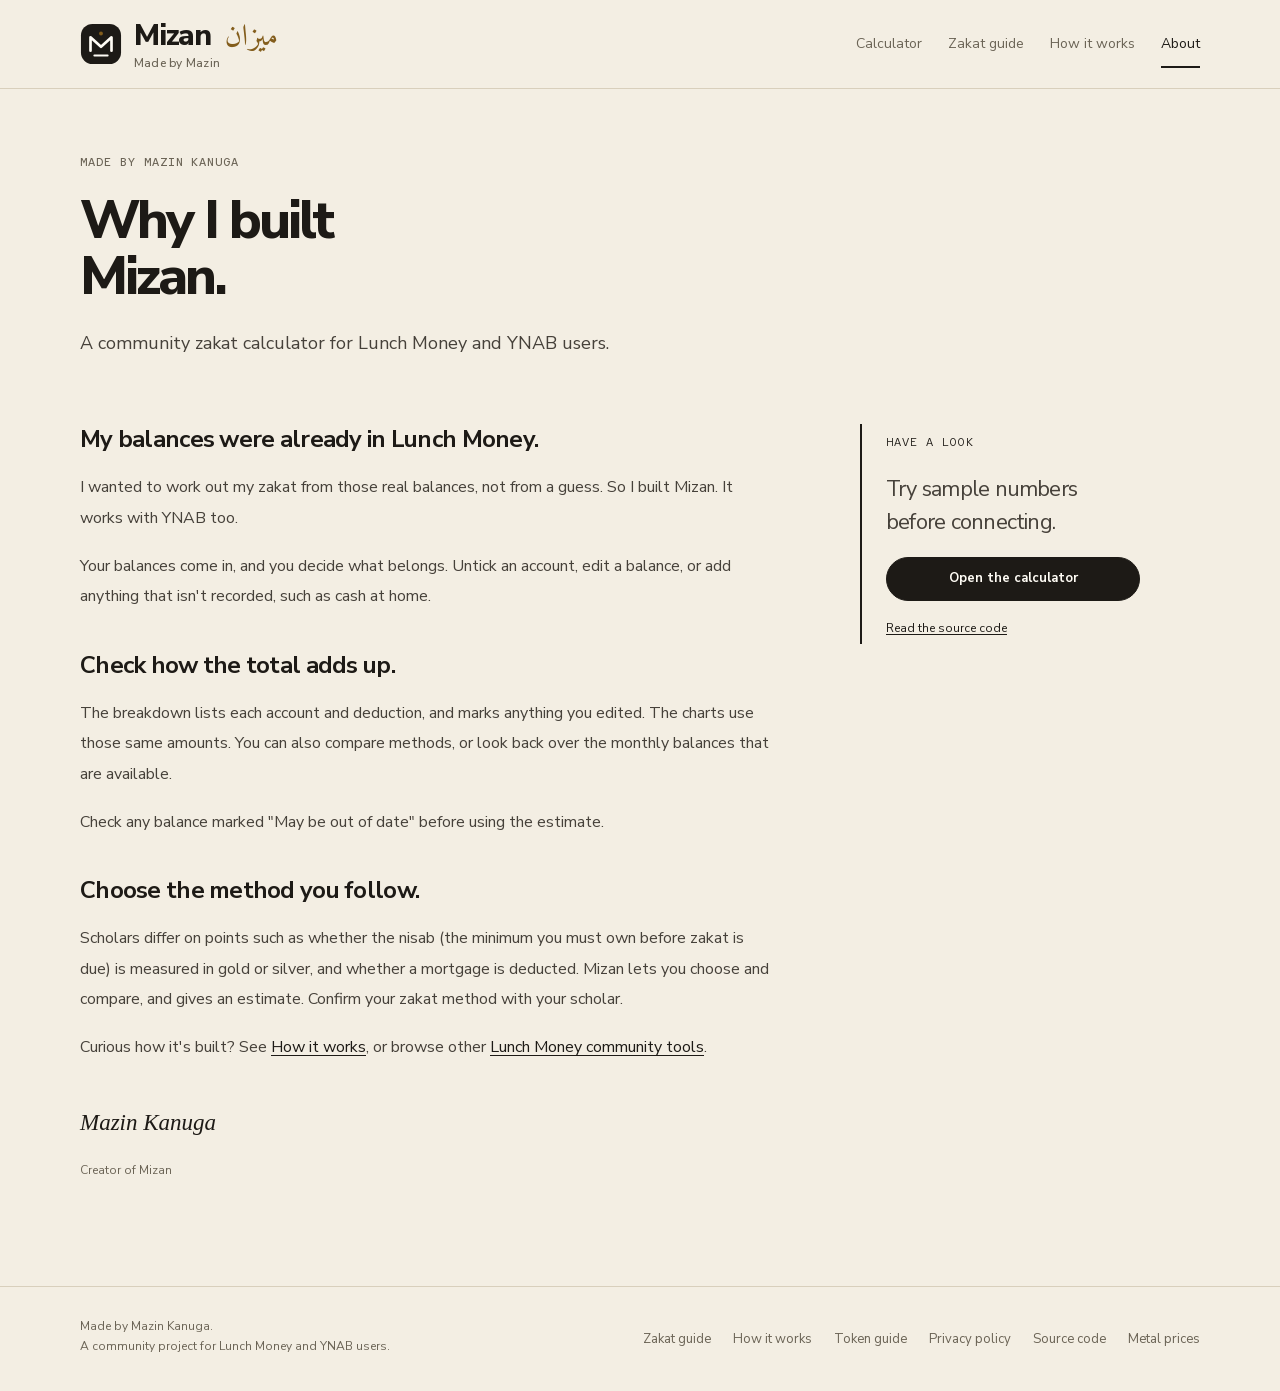
==== commit 89c1a3b9: "Make Mizan friendlier and easier to follow from home page to estimate Apply the findings of a full d" ====
--- a/about.html
+++ b/about.html
@@ -7,12 +7,12 @@
 <meta http-equiv="Content-Security-Policy" content="default-src 'none'; style-src 'self' 'unsafe-inline'; font-src 'self'; img-src data:; base-uri 'none'; form-action 'none'">
 <meta name="referrer" content="no-referrer">
 <meta name="author" content="Mazin Kanuga">
-<meta name="description" content="Mizan is a community project by Mazin Kanuga. Use your Lunch Money balances to work out your zakat and check how the total adds up.">
+<meta name="description" content="Mizan is a community project by Mazin Kanuga. Use your Lunch Money or YNAB balances to work out your zakat and check how the total adds up.">
 <meta name="color-scheme" content="light dark">
 <meta name="theme-color" content="#f3eee3" media="(prefers-color-scheme: light)">
 <meta name="theme-color" content="#191714" media="(prefers-color-scheme: dark)">
 <link rel="icon" href="data:image/svg+xml,%3Csvg%20xmlns%3D%22http%3A%2F%2Fwww.w3.org%2F2000%2Fsvg%22%20viewBox%3D%220%200%2044%2044%22%3E%3Crect%20x%3D%221%22%20y%3D%221%22%20width%3D%2242%22%20height%3D%2242%22%20rx%3D%2212%22%20fill%3D%22%23191919%22%2F%3E%3Cpath%20d%3D%22M11%2029V15L22%2025L33%2015V29M15%2034H29%22%20fill%3D%22none%22%20stroke%3D%22%23fff%22%20stroke-width%3D%222.8%22%20stroke-linecap%3D%22round%22%20stroke-linejoin%3D%22round%22%2F%3E%3Ccircle%20cx%3D%2222%22%20cy%3D%2211%22%20r%3D%222%22%20fill%3D%22%23e9c879%22%2F%3E%3C%2Fsvg%3E">
-<title>Why I built Mizan | Zakat from Lunch Money balances</title>
+<title>Why I built Mizan | Zakat from your Lunch Money or YNAB balances</title>
 <link rel="stylesheet" href="styles.css">
 </head>
 <body>
@@ -22,20 +22,21 @@
     <svg class="brand-mark" viewBox="0 0 44 44" aria-hidden="true" focusable="false" fill="none"><rect x="1" y="1" width="42" height="42" rx="12" fill="currentColor"/><path d="M11 29V15L22 25L33 15V29" stroke="var(--on-deep)" stroke-width="2.8" stroke-linecap="round" stroke-linejoin="round"/><path d="M15 34H29" stroke="var(--on-deep)" stroke-width="2" stroke-linecap="round"/><circle cx="22" cy="11" r="2" fill="var(--accent)"/></svg>
     <span class="brand-name">Mizan <span class="brand-ar" lang="ar">ميزان</span><span class="brand-sub">Made by Mazin</span></span>
   </a>
-  <nav class="nav" aria-label="Main"><a href="index.html">Calculator</a><a href="about.html" aria-current="page">The project</a><a href="token-guide.html">Token guide</a></nav>
+  <nav class="nav" aria-label="Main"><a href="index.html">Calculator</a><a href="zakat-guide.html">Zakat guide</a><a href="how-it-works.html">How it works</a><a href="about.html" aria-current="page">About</a></nav>
 </div></header><main id="main" class="wrap"><div class="page-head project-head"><p class="eyebrow">Made by Mazin Kanuga</p><h1>Why I built<br>Mizan.</h1><p class="lead">A community zakat calculator for Lunch Money and YNAB users.</p></div>
 <div class="project-layout"><article class="project-story">
 <h2>My balances were already in Lunch Money.</h2>
-<p>I wanted to use them for my zakat calculation, so I built Mizan. You can check what belongs and edit a balance.</p>
-<p>Add anything that isn't recorded, such as cash at home.</p>
+<p>I wanted to work out my zakat from those real balances, not from a guess. So I built Mizan. It works with YNAB too.</p>
+<p>Your balances come in, and you decide what belongs. Untick an account, edit a balance, or add anything that isn't recorded, such as cash at home.</p>
 <h2>Check how the total adds up.</h2>
-<p>The breakdown lists each account and deduction, with edits labelled. The graphs use those same amounts. You can also compare methods or look through the monthly balances Lunch Money has available.</p>
+<p>The breakdown lists each account and deduction, and marks anything you edited. The charts use those same amounts. You can also compare methods, or look back over the monthly balances that are available.</p>
+<p>Check any balance marked &quot;May be out of date&quot; before using the estimate.</p>
 <h2>Choose the method you follow.</h2>
-<p>Check any balance marked &quot;not current&quot; before using the estimate. Confirm your zakat method with your scholar.</p>
-<p>See the <a href="https://lunchmoney.dev/introduction" rel="noreferrer">API documentation</a> or browse other <a href="https://lunchmoney.app/developers" rel="noreferrer">Lunch Money community tools</a>.</p>
+<p>Scholars differ on points such as whether the nisab (the minimum you must own before zakat is due) is measured in gold or silver, and whether a mortgage is deducted. Mizan lets you choose and compare, and gives an estimate. Confirm your zakat method with your scholar.</p>
+<p>Curious how it's built? See <a href="how-it-works.html">How it works</a>, or browse other <a href="https://lunchmoney.app/developers" rel="noreferrer">Lunch Money community tools</a>.</p>
 <p class="project-signature">Mazin Kanuga<br><span>Creator of Mizan</span></p>
-</article><aside class="project-note"><span class="project-note-label">Have a look</span><p>Try the sample data<br>before connecting.</p><a class="button primary" href="./">Open the calculator</a><a class="project-source" href="https://github.com/TechnoDudeX/zakat" rel="noreferrer">Read the source code</a></aside></div></main><footer class="foot"><div class="wrap foot-inner">
+</article><aside class="project-note"><span class="project-note-label">Have a look</span><p>Try sample numbers<br>before connecting.</p><a class="button primary" href="./">Open the calculator</a><a class="project-source" href="https://github.com/TechnoDudeX/zakat" rel="noreferrer">Read the source code</a></aside></div></main><footer class="foot"><div class="wrap foot-inner">
   <div><p>Made by Mazin Kanuga.</p><p>A community project for <a href="https://lunchmoney.app" rel="noreferrer">Lunch Money</a> and <a href="https://www.ynab.com" rel="noreferrer">YNAB</a> users.</p></div>
-  <nav aria-label="Footer"><a href="zakat-guide.html">Zakat guide</a><a href="how-it-works.html">How it works</a><a href="privacy.html">Privacy policy</a><a href="https://github.com/TechnoDudeX/zakat" rel="noreferrer">Source code</a><a href="https://gold-api.com" rel="noreferrer">Metal prices</a></nav>
+  <nav aria-label="Footer"><a href="zakat-guide.html">Zakat guide</a><a href="how-it-works.html">How it works</a><a href="token-guide.html">Token guide</a><a href="privacy.html">Privacy policy</a><a href="https://github.com/TechnoDudeX/zakat" rel="noreferrer">Source code</a><a href="https://gold-api.com" rel="noreferrer">Metal prices</a></nav>
 </div></footer>
 </body></html>
--- a/styles.css
+++ b/styles.css
@@ -2479,3 +2479,248 @@
   .calculator-page .result *,.calculator-page .result .due { color:#000!important; }
   .estimate-close { break-inside:avoid; }
 }
+
+/* ==========================================================================
+   Friendlier pass (November 2026). These rules come last so they win.
+   Each scope keeps its rules directly under its own marker line.
+   ========================================================================== */
+/* friendlier:shared */
+/* Header and footer links: taller tap targets, four nav links on one row at phone widths */
+.nav a { display:inline-flex; align-items:center; min-height:44px; padding:0; }
+.foot nav { gap:0 22px; }
+.foot nav a { display:inline-flex; align-items:center; min-height:44px; }
+@media(max-width:380px) {
+  .nav { gap:14px; }
+}
+/* Field edges: a clearer border on inputs, mixed from the existing muted and line tokens */
+:root { --field-line:color-mix(in srgb,var(--muted) 75%,var(--line)); }
+@media(prefers-color-scheme:dark) {
+  :root { --field-line:color-mix(in srgb,var(--muted) 45%,var(--line)); }
+}
+input[type=text],input[type=password],input[type=number],select { border-color:var(--field-line); }
+.service-opt span { border-color:var(--field-line); }
+/* Small print: nothing below 12px */
+.badge,.tag,th,.chart-unit,.eyebrow,.chart-heading .eyebrow,.toc p,.project-note-label,.source-summary { font-size:12px; }
+td .note,.history-state { font-size:13px; }
+.brand-sub,.doc td code,.formula,.formula .c { font-size:12px; }
+.equation-line strong span { font-size:max(12px,.6em); }
+/* Empty status lines stay in the page, taking no room, so their first message is announced */
+.connect-form #connectStatus:empty,.ynab-connect .hero-status:empty,.connect-view .view-head .hero-status:empty { display:block; position:absolute; margin:0; min-height:0; }
+/* The "Optional" tag in the request tables is plain text, not a choice button */
+.tag.opt { display:inline; padding:0; border:0; border-radius:0; background:none; cursor:auto; }
+/* Small links that stand alone on a line: a full tap height */
+.connect-view .connected a { display:inline-flex; align-items:center; min-height:44px; }
+@media(max-width:760px) {
+  .toc ul { gap:0 20px; }
+  .toc a { display:inline-block; padding:11px 0; }
+  .ayah figcaption a,.proof figcaption a { display:inline-block; padding:6px 0; }
+  /* The short "Use" header is for the eye only; the real header is what is read out */
+  .list th:first-child::after { content:'Use' / ''; }
+}
+/* friendlier:home */
+.final-cta p { text-wrap:balance; }
+.trust-list { font-size:14px; }
+.proof-summary { flex:1; margin:0 0 16px; color:var(--on-inkwell); font-size:15px; line-height:1.65; }
+.step-cards p a { font-weight:700; }
+/* One clean gap under the dark card, no rule touching its edge */
+.why-band { padding-bottom:clamp(64px,9vw,120px); }
+.why-band+.home-band { border-top:0; padding-top:0; }
+@media(max-width:1000px) {
+  .ayah { border-bottom:0; margin-bottom:0; padding-bottom:28px; }
+  .basics-ledger { border-bottom:0; }
+  .basics-band .price-preview { margin-top:0; }
+}
+@media(max-width:760px) {
+  .step-illo { display:none; }
+  .step-cards { gap:12px; }
+  .step-cards li { padding:20px 20px 22px; }
+  .step-cards .step-num { margin-top:0; }
+  .band-actions .button { display:flex; width:100%; }
+  .price-preview p { width:100%; }
+}
+/* friendlier:connect */
+/* Sample link under the heading, the "what comes next" lines, the busy line and the token box in error */
+.connect-view .view-head .connect-try { margin-top:8px; }
+.connect-try .link-button { font:inherit; font-weight:700; color:var(--ink); min-height:0; padding:0; }
+.connect-steps .connect-next,.ynab-connect .connect-next { margin:0; font-size:14px; color:var(--muted); }
+.hero-status.is-busy { color:var(--ink); font-weight:700; }
+.hero-status.is-busy::before { content:""; display:inline-block; width:12px; height:12px; margin-right:8px; vertical-align:-1px; border:2px solid var(--line); border-top-color:var(--ink); border-radius:50%; animation:status-spin .8s linear infinite; }
+@keyframes status-spin { to { transform:rotate(360deg); } }
+@media(prefers-reduced-motion:reduce) {
+  .hero-status.is-busy::before { animation:none; }
+}
+#token[aria-invalid=true] { border-color:var(--bad); box-shadow:0 0 0 1px var(--bad); }
+.connect-view a[target=_blank]>[aria-hidden] { font-size:.9em; margin-left:.15em; }
+#connectHead:focus,#connectHead:focus-visible { outline:none; }
+/* Step bar on phones: three equal cells on one row */
+@media(max-width:760px) {
+  .calculator-page .connect-view .progress { display:grid; grid-template-columns:repeat(3,minmax(0,1fr)); }
+  .calculator-page .connect-view .progress span:not(.divider) { justify-content:flex-start; text-align:left; min-height:52px; padding:8px 10px; font-size:12.5px; line-height:1.25; }
+  .calculator-page .connect-view .progress .divider+span { border-left:1px solid var(--line); }
+  .connect-try .link-button { display:inline-block; padding:12px 0; margin:-12px 0; }
+}
+/* friendlier:review */
+/* Step bar on steps 02 and 03: same cells as the Connect screen */
+.calculator-page .progress span:first-child { display:flex; align-items:center; }
+#restart { min-height:44px; white-space:nowrap; flex-shrink:0; }
+/* Account rows: only the lines that differ are shown, at a size that can be read */
+#reviewView td .note { font-size:13px; line-height:1.5; }
+#reviewView .badge { font-size:12px; padding:2px 7px; }
+#reviewView .source-summary { font:13px/1.5 var(--font); margin:-6px 0 16px; }
+#reviewView tr.off .name { text-decoration:none; }
+.row-state { margin-left:6px; color:var(--muted); font-size:12px; white-space:nowrap; }
+.list tr.stale input[type=number] { border-color:var(--warn-ink); }
+#reviewView .link-button[data-reset] { min-height:24px; padding:2px 0; margin-left:2px; font-size:13px; font-weight:700; }
+/* Other assets: two labelled groups */
+#extraAssets .fields { gap:28px; }
+.field-group { display:grid; gap:16px; min-width:0; margin:0; padding:0; border:0; }
+.field-group legend { padding:0; margin-bottom:4px; color:var(--ink); font-size:14px; font-weight:700; }
+.field-group .note { margin-top:-8px; font-size:13px; text-align:right; }
+/* The quick check and the running total. The quick check comes first in the page, so it is read
+   and reached before the rows; on wide screens it sits above the total in the side column. */
+.calculator-page .review-layout { grid-template-rows:auto 1fr; row-gap:16px; }
+.calculator-page .review-main { grid-row:1 / span 2; }
+.calculator-page .review-aside { grid-row:2; align-self:start; }
+.calculator-page .review-guide { grid-column:1; grid-row:1; padding:28px; background:var(--panel); border-radius:20px; }
+.calculator-page .review-guide h2 { font-size:19px; }
+.calculator-page .review-guide ol { padding-left:18px; font-size:14px; color:var(--text); }
+.calculator-page .review-guide li { margin-bottom:12px; }
+.calculator-page .review-guide h2,.calculator-page .review-guide ol { display:block; }
+.review-guide .inline-note { margin-top:8px; }
+.review-guide a[target=_blank]>[aria-hidden] { font-size:.9em; margin-left:.15em; }
+.review-total { display:grid; gap:6px; margin:20px 0 0; padding-top:16px; border-top:1px solid var(--line); }
+.review-total div { display:flex; align-items:baseline; justify-content:space-between; gap:12px; }
+.review-total dt { color:var(--muted); font-size:13px; }
+.review-total dd { margin:0; color:var(--ink); font:14px/1.4 var(--mono); font-variant-numeric:tabular-nums; text-align:right; }
+.calculator-page .review-continue .review-total dd { margin:0; }
+.review-total .sum { margin-top:4px; padding-top:10px; border-top:1px solid var(--line); }
+.review-total .sum dt { color:var(--ink); font-weight:700; }
+.review-total .sum dd { font-size:15px; font-weight:700; }
+.review-continue #reviewMortgageNote { margin-top:8px; }
+.calculator-page .review-continue .primary { width:100%; }
+.calculator-page .review-continue>:first-child { margin-top:0; padding-top:0; border-top:0; }
+/* Narrow side column: each amount sits under its label */
+@media(min-width:761px) and (max-width:1000px) {
+  .calculator-page .review-guide,.calculator-page .review-aside { padding:20px; }
+  .review-total div { display:block; }
+  .review-total dd { text-align:left; }
+  .calculator-page .review-continue .primary { padding-left:12px; padding-right:12px; }
+}
+@media(max-width:760px) {
+  .calculator-page .progress { display:grid; grid-template-columns:repeat(3,minmax(0,1fr)); }
+  .calculator-page .progress span:not(.divider),.calculator-page .progress button { display:flex; align-items:center; justify-content:flex-start; text-align:left; min-height:52px; padding:8px 10px; font-size:12.5px; line-height:1.25; border-radius:0; }
+  .calculator-page .progress .divider+* { border-left:1px solid var(--line); }
+  /* The quick check comes first; the total and the button stay at the bottom edge */
+  html { scroll-padding-bottom:88px; }
+  .calculator-page .review-aside { display:contents; }
+  .calculator-page .review-guide { padding:16px 18px; background:var(--panel); border-radius:16px; }
+  .calculator-page .review-guide h2 { margin:0 0 8px; font-size:16px; }
+  .calculator-page .review-guide li { margin-bottom:4px; }
+  .calculator-page .review-guide ol { margin-bottom:0; }
+  #reviewView td .note .badge { display:table; margin-bottom:2px; }
+  #reviewView .link-button[data-reset] { min-height:44px; padding:0 8px; }
+  .calculator-page .review-guide,.calculator-page .review-continue { align-self:stretch; }
+  .calculator-page .review-continue { order:2; position:sticky; bottom:0; z-index:2; display:flex; align-items:center; justify-content:space-between; gap:12px; padding:10px 0 calc(10px + env(safe-area-inset-bottom)); background:var(--bg); border-top:1px solid var(--line); }
+  .calculator-page .review-continue .inline-note,.calculator-page .review-continue .review-total div:not(.sum) { display:none; }
+  .calculator-page .review-continue .review-total { margin:0; padding:0; border:0; min-width:0; }
+  .calculator-page .review-continue .review-total .sum { display:block; margin:0; padding:0; border:0; }
+  .calculator-page .review-continue .review-total .sum dt { font-size:12px; font-weight:400; color:var(--muted); }
+  .calculator-page .review-continue .review-total .sum dd { font-size:16px; text-align:left; }
+  .calculator-page .review-continue .primary { width:auto; margin:0; flex-shrink:0; }
+  .calculator-page .review-main .disclosure:last-child { border-bottom:0; }
+  .field-group .note { text-align:left; }
+}
+/* friendlier:estimate */
+/* Result card: the figure stays at the top when the working is open; its links read on the dark card */
+.calculator-page .estimate-layout>.result { align-items:start; }
+.calculator-page .result a { color:inherit; }
+.calculator-page .result .due-hint { margin:14px 0 0; max-width:52ch; }
+.calculator-page .result .due-hint a { white-space:nowrap; }
+/* The working and the copy link share one row until the working is opened */
+.result-context { display:flex; flex-wrap:wrap; align-items:center; gap:0 24px; }
+.result-context .result-method { flex:0 0 100%; }
+.result-context .result-breakdown { flex:1 1 auto; }
+.result-context .result-breakdown[open] { flex-basis:100%; }
+.result-next { margin:0; }
+#estimateView .scroll-hint { display:none; }
+.calculator-page .result-next .link-button { min-height:44px; color:var(--on-inkwell); font-size:14px; font-weight:700; text-align:left; }
+/* Small controls that open the working: a full tap height */
+#estimateView .ledger-detail>summary,#estimateView .result-breakdown>summary { min-height:44px; }
+#estimateView button.link-button { min-height:44px; }
+.estimate-choice .inline-note a { display:inline-flex; align-items:center; min-height:44px; }
+#estimateView a[target=_blank]>[aria-hidden] { font-size:.9em; margin-left:.15em; }
+/* Small print in the estimate, at a size that can be read */
+#estimateView th,#estimateView .chart-unit,.source-tag { font-size:12px; }
+#estimateView td .note,#estimateView .history-state { font-size:13px; }
+.source-tag.imported { color:var(--text); }
+.source-tag.local { color:var(--ink); font-weight:700; }
+/* Nisab choice: each metal shows its weight and today's amount */
+.estimate-choice .choice-options { flex-wrap:wrap; }
+.opt-note { color:var(--muted); font-size:13px; font-variant-numeric:tabular-nums; }
+/* Method comparison: the row in use is marked in words as well as by its border */
+.method-bar[aria-pressed=true] { border-width:2px; padding:11px 13px; }
+.method-bar-current { margin-left:8px; color:var(--ink); font-size:13px; font-weight:800; white-space:nowrap; }
+#comparison>.note { margin:0 0 14px; }
+/* Balance history notes: one short paragraph each */
+#hawlSummary p { margin:0 0 8px; }
+#hawlSummary p:last-child { margin-bottom:0; }
+.history-panel>.note { font-size:14px; line-height:1.6; max-width:68ch; }
+/* The ending: copy, print, or go back */
+.close-actions .link-button { flex:0 0 auto; min-height:44px; margin-left:6px; padding:4px 0; }
+.estimate-close #closeRecord { margin:4px 0 0; font-size:14px; }
+@media(max-width:760px) {
+  /* Wide tables show a soft edge where there is more to scroll to */
+  #estimateView .history-panel .scroll { --scroll-cover:var(--card); }
+  #estimateView .ledger-detail .scroll { background:linear-gradient(to right,var(--scroll-cover,var(--bg)) 40%,transparent) 0 0/32px 100% no-repeat local,linear-gradient(to left,var(--scroll-cover,var(--bg)) 40%,transparent) 100% 0/32px 100% no-repeat local,linear-gradient(to left,color-mix(in srgb,var(--ink) 28%,transparent),transparent) 100% 0/24px 100% no-repeat scroll; }
+  #estimateView .scroll-hint { display:block; font-size:13px; margin:0 0 8px; }
+  .method-bar-current { display:block; margin:2px 0 0; }
+  /* On phones the four figures read as a short ledger in place of the small bar chart */
+  .waterfall-chart svg { display:none; }
+  .calculation-steps { grid-template-columns:1fr; gap:0; border-top:2px solid var(--ink); }
+  .calculation-steps div[class] { display:flex; justify-content:space-between; align-items:baseline; gap:12px; padding:12px 0; border-top:0; border-bottom:1px solid var(--line); }
+  .calculation-steps dt { margin:0; font-size:14px; color:var(--text); }
+  .calculation-steps div.net { border-bottom:3px double var(--ink); font-weight:800; }
+  .close-actions .link-button { flex:1 0 100%; margin:0; justify-content:flex-start; text-align:left; }
+  /* The two nisab choices stack, each on one line */
+  .estimate-choice .choice-options { display:grid; }
+  .estimate-choice .opt { justify-content:flex-start; }
+}
+@media print {
+  .result-next,#closeRecord { display:none!important; }
+}
+/* friendlier:guides */
+/* Reading pages: a comfortable measure and body size on the two long guides */
+.doc p,.doc li { font-size:16px; line-height:1.75; max-width:68ch; }
+.doc .callout { max-width:68ch; }
+/* Sub-headings inside an open topic sit one level below the topic title */
+.topic-content h4 { font-size:16px; margin:28px 0 10px; }
+.doc td { font-size:14px; }
+/* Topic toggles: a full tap height */
+.article-topic>summary,.token-trouble .disclosure>summary { min-height:44px; }
+.doc p.note a[href="token-guide.html"] { white-space:nowrap; }
+.topic-content>h4:first-child { margin-top:0; }
+/* A way back to the calculator at the end of a reading page */
+.doc .read-next,.policy .read-next { display:flex; flex-wrap:wrap; align-items:center; gap:14px 24px; max-width:none; margin:40px 0 64px; padding-top:28px; border-top:1px solid var(--line); }
+.doc .read-next { margin-top:0; padding-top:0; border-top:0; }
+.policy .read-next { margin:0; }
+.source-note { margin-top:18px; line-height:1.7; }
+.doc .scroll-hint { display:none; }
+@media(max-width:760px) {
+  /* Tables wrap to fit the screen; only the four-column ones still scroll */
+  .doc table { min-width:0; }
+  .doc th { white-space:normal; }
+  .doc td.n { padding-left:12px; }
+  .doc table.wide { min-width:600px; }
+  .doc .scroll-hint { display:block; font-size:13px; margin:18px 0 0; }
+  .doc .scroll-hint+.scroll { margin-top:8px; }
+  .read-next a:not(.button) { display:inline-flex; align-items:center; min-height:44px; }
+  .doc .scroll-wide { background:linear-gradient(to right,var(--bg) 40%,transparent) 0 0/32px 100% no-repeat local,linear-gradient(to left,var(--bg) 40%,transparent) 100% 0/32px 100% no-repeat local,linear-gradient(to left,color-mix(in srgb,var(--ink) 16%,transparent),transparent) 100% 0/12px 100% no-repeat scroll; }
+  /* The two three-column tables of views stack, one view per block */
+  .doc .scroll-stack { border:0; border-radius:0; padding:0; }
+  .doc .stack-sm thead { position:absolute; width:1px; height:1px; overflow:hidden; clip-path:inset(50%); }
+  .doc .stack-sm tr { display:block; padding:14px 0; border-bottom:1px solid var(--line); }
+  .doc .stack-sm tbody tr:last-child { border-bottom:0; }
+  .doc .stack-sm td { display:block; border:0; padding:0 0 10px; }
+  .doc .stack-sm td:last-child { padding-bottom:0; }
+  .doc .stack-sm td[data-label]::before { content:attr(data-label); display:block; font-size:12px; font-weight:700; letter-spacing:.06em; text-transform:uppercase; color:var(--muted); }
+}
